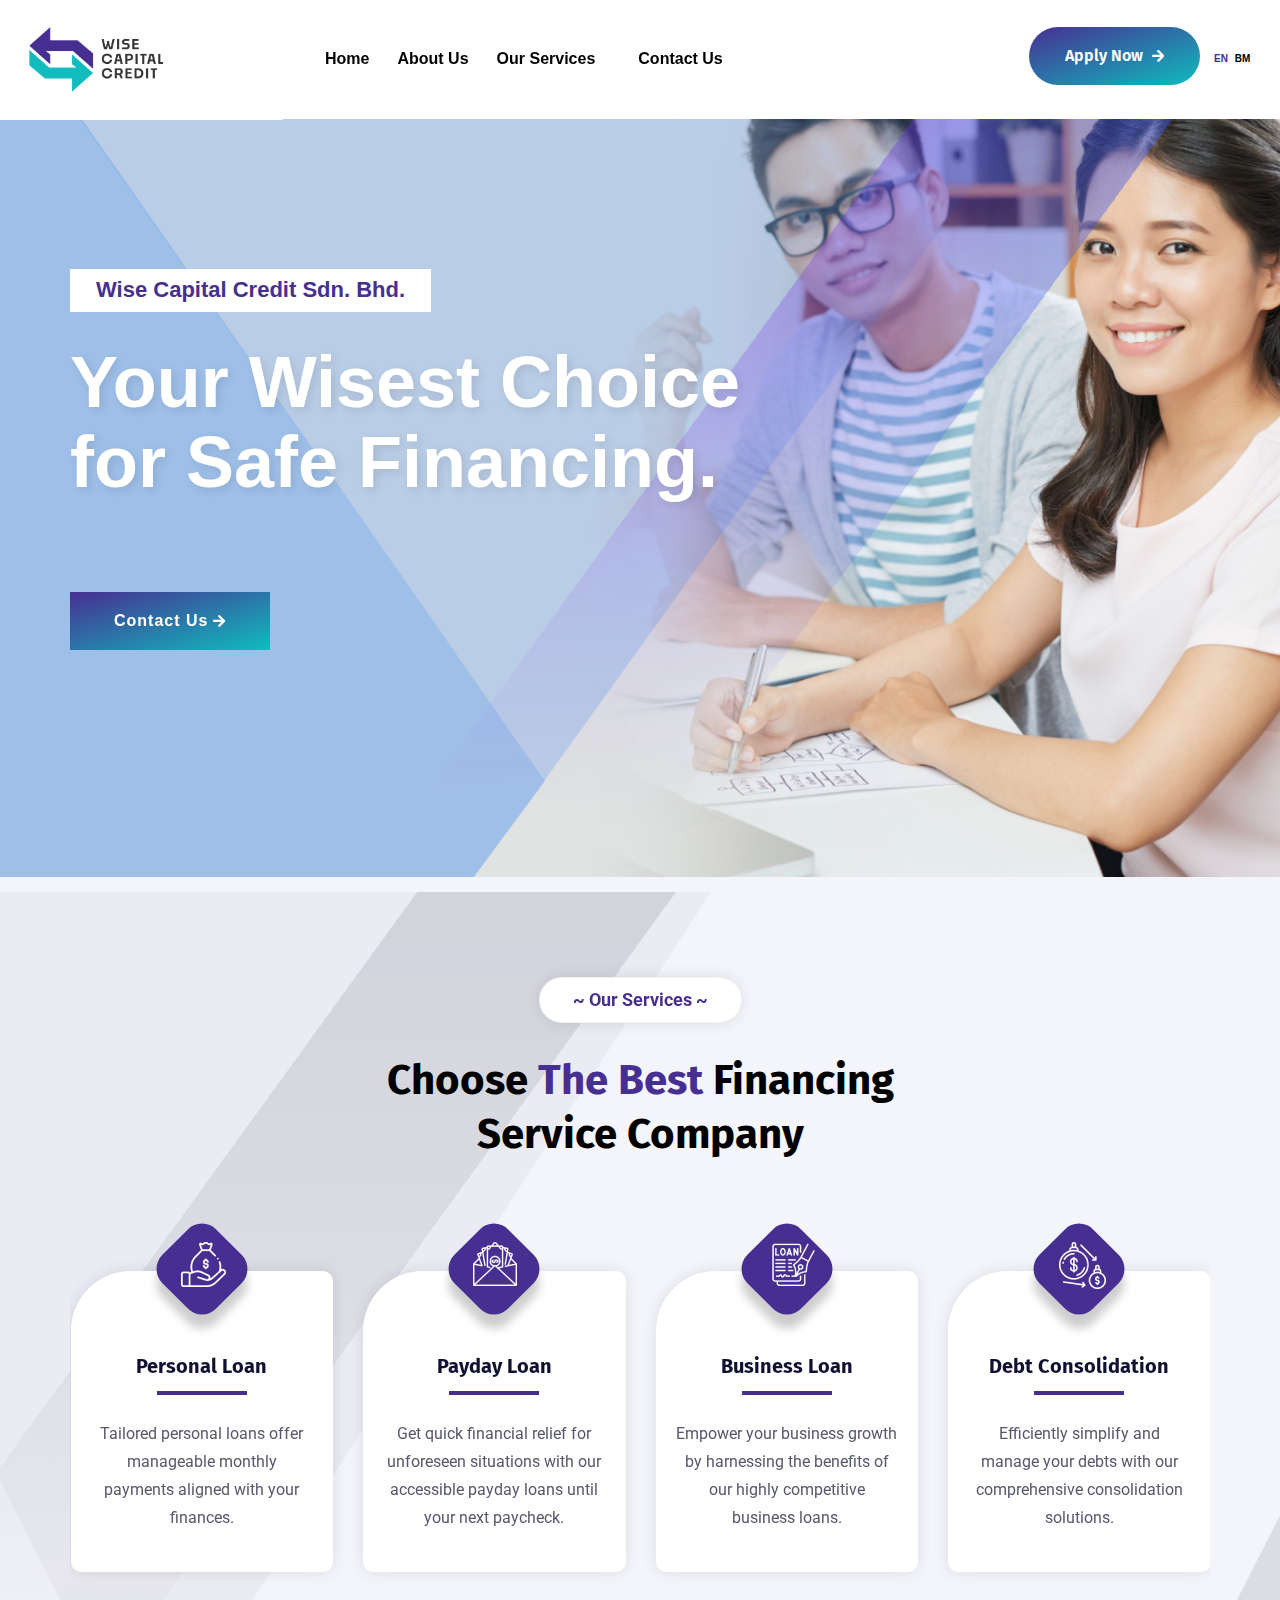
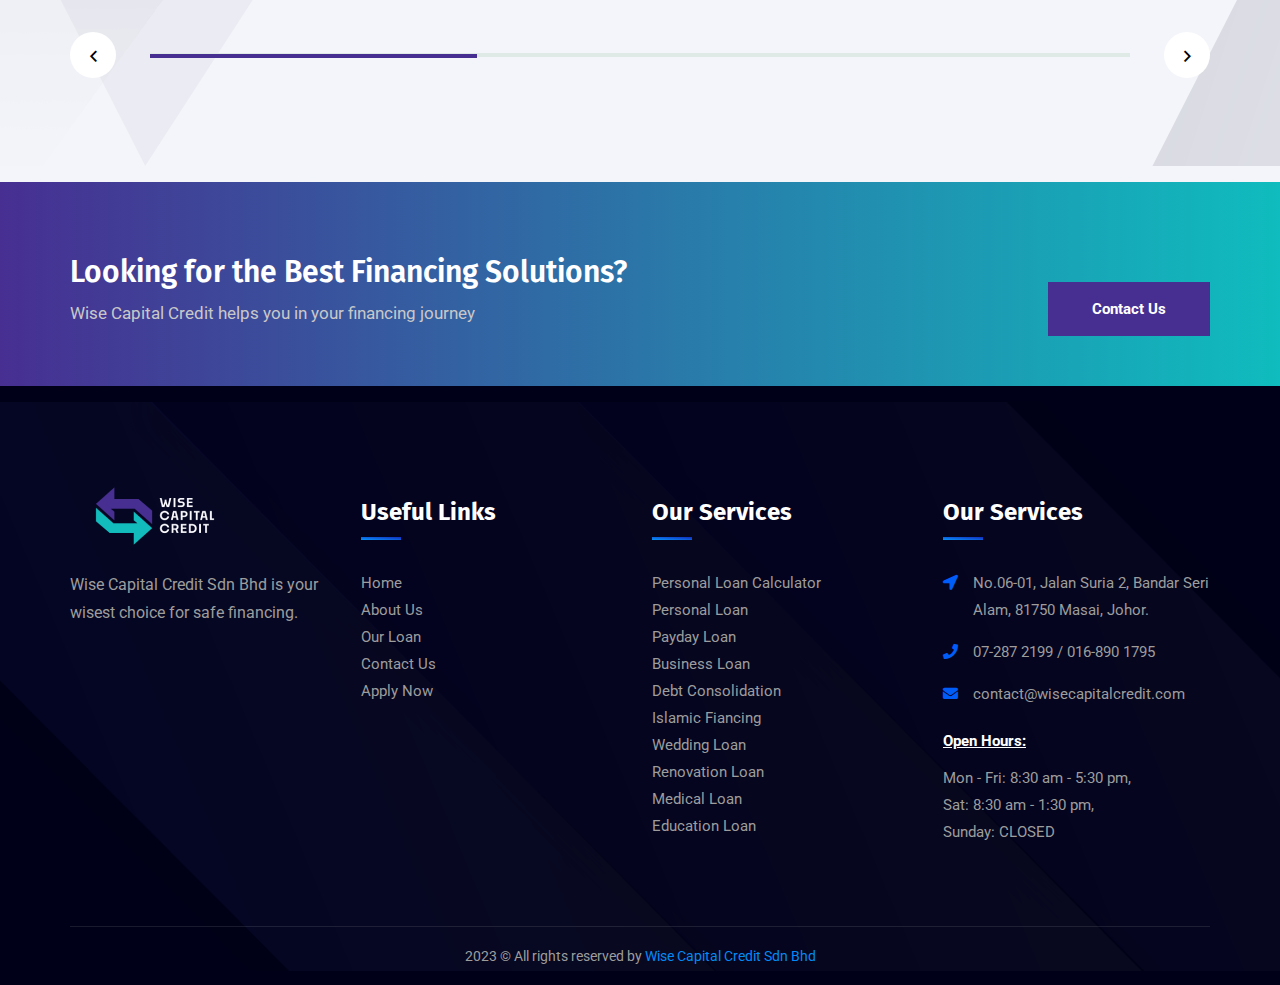
==== index.html @ 1a5c5a58 "First Commit" ====
<!DOCTYPE html>
<html>

<head>
	<meta charset="utf-8">
	<title>Homepage | Wise Capital Credit</title>
	<!-- Stylesheets -->
	<link href="css/bootstrap.css" rel="stylesheet">
	<link href="css/style.css" rel="stylesheet">
	<link href="css/responsive.css" rel="stylesheet">

	<link href="https://fonts.googleapis.com/css2?family=Roboto:wght@300;400;500;700;900&display=swap" rel="stylesheet">
	<link href="https://fonts.googleapis.com/css2?family=Fira+Sans:wght@300;400;500;600;700;800;900&display=swap"
		rel="stylesheet">

	<link href="https://fonts.googleapis.com/css2?family=Inter:wght@300;400;500;600;700;800;900&display=swap"
		rel="stylesheet">
	<link href="https://fonts.googleapis.com/css2?family=Rubik:wght@300;400;500;600;700;800;900&display=swap"
		rel="stylesheet">

	<link rel="shortcut icon" href="images/faviconWiseCapital.png" type="image/x-icon">
	<link rel="icon" href="images/faviconWiseCapital.png" type="image/x-icon">

	<!-- Responsive -->
	<meta http-equiv="X-UA-Compatible" content="IE=edge">
	<meta name="viewport" content="width=device-width, initial-scale=1.0, maximum-scale=1.0, user-scalable=0">

</head>

<body>

	<div class="page-wrapper">

		<!-- Preloader -->
		<div class="preloader"></div>
		<!-- End Preloader -->

		<!-- Main Header / Header Style Two -->
		<header class="main-header header-style-two">

			<!-- Header Upper -->
			<div class="header-upper">
				<div class="auto-container">
					<div class="inner-container d-flex">
						<!-- Logo Box -->
						<div class="logo"><a href="index.html"><img src="images/WiseCapital-logo.png" alt=""
									title=""></a></div>

						<!-- Upper Right -->
						<div class="upper-right">
							<div class="nav-outer d-flex justify-content-between align-items-center flex-wrap">

								<!-- Main Menu -->
								<nav class="main-menu show navbar-expand-md">
									<div class="navbar-header">
										<button class="navbar-toggler" type="button" data-toggle="collapse"
											data-target="#navbarSupportedContent" aria-controls="navbarSupportedContent"
											aria-expanded="false" aria-label="Toggle navigation">
											<span class="icon-bar"></span>
											<span class="icon-bar"></span>
											<span class="icon-bar"></span>
										</button>
									</div>

									<div class="navbar-collapse collapse clearfix" id="navbarSupportedContent">
										<ul class="navigation clearfix">
											<li><a href="index.html">Home</a></li>
											<li><a href="about-us.html">About Us</a></li>
											<li class="dropdown"><a href="#">Our Services</a>
												<ul>
													<li><a href="personal-loan-calculator.html">Personal Loan
															Calculator</a></li>
													<li><a href="personal-loan.html">Personal Loan</a></li>
													<li><a href="payday-loan.html">Payday Loan</a></li>
													<li><a href="business-loan.html">Business Loan</a></li>
													<li><a href="debt-consolidation.html">Debt Consolidation</a></li>
													<li><a href="islamic-financing.html">Islamic Financing</a></li>
													<li><a href="wedding-loan.html">Wedding Loan</a></li>
													<li><a href="renovation-loan.html">Renovation Loan</a></li>
													<li><a href="medical-loan.html">Medical Loan</a></li>
													<li><a href="education-loan.html">Education Loan</a></li>
												</ul>
											</li>
											<li><a href="contact-us.html">Contact Us</a></li>


										</ul>
									</div>

								</nav>
								<!-- Main Menu End-->

								<div class="outer-box d-flex align-items-center">
									<div class="button-box">
										<a class="btn-style-three theme-btn btn-item" href="apply-now.html">
											<div class="btn-wrap">
												<span class="text-one">Apply Now <i
														class="fa-solid fa-arrow-right fa-fw"></i></span>
												<span class="text-two">Apply Now<i
														class="fa-solid fa-arrow-right fa-fw"></i></span>
											</div>
										</a>
									</div>

									<!-- Langauage Switcher Toggle Starts Here-->
									<div class="language-list">
										<div class="switch">
											<input id="language-toggle" class="check-toggle check-toggle-round-flat"
												type="checkbox" data-language="en">
											<label for="language-toggle"></label>
											<span class="on">EN</span>
											<span class="off">BM</span>
										</div>
									</div>
									<!-- Langauage Switcher Toggle Ends Here-->

									<!-- Mobile Navigation Toggler -->
									<div class="mobile-nav-toggler"><span class="icon fa-solid fa-bars fa-fw"></span>
									</div>
								</div>

							</div>
						</div>

					</div>
				</div>
			</div>

			<!-- Sticky Header  -->
			<div class="sticky-header">
				<div class="auto-container">
					<div class="d-flex justify-content-between align-items-center">
						<!-- Logo -->
						<div class="logo">
							<a href="index.html" title=""><img src="images/WiseCapital-logo.png" alt="" title=""></a>
						</div>

						<!-- Right Col -->
						<div class="right-box d-flex align-items-center flex-wrap">
							<!-- Main Menu -->
							<nav class="main-menu">
								<!--Keep This Empty / Menu will come through Javascript-->
							</nav>
							<!-- Main Menu End-->

							<div class="outer-box d-flex align-items-center">
								<div class="button-box">
									<a class="btn-style-three theme-btn btn-item" href="apply-now.html">
										<div class="btn-wrap">
											<span class="text-one">Apply Now<i
													class="fa-solid fa-arrow-right fa-fw"></i></span>
											<span class="text-two">Apply Now <i
													class="fa-solid fa-arrow-right fa-fw"></i></span>
										</div>
									</a>
								</div>

								<!-- Langauage Switcher Toggle Starts Here-->
								<div class="language-list">
									<div class="switch">
										<input id="language-toggle" class="check-toggle check-toggle-round-flat"
											type="checkbox" data-language="en">
										<label for="language-toggle"></label>
										<span class="on">EN</span>
										<span class="off">BM</span>
									</div>
								</div>
								<!-- Langauage Switcher Toggle Ends Here-->

								<!-- Mobile Navigation Toggler -->
								<div class="mobile-nav-toggler"><span class="icon fa-solid fa-bars fa-fw"></span></div>
							</div>

						</div>

					</div>
				</div>
			</div>
			<!-- End Sticky Menu -->

			<!-- Mobile Menu  -->
			<div class="mobile-menu">
				<div class="menu-backdrop"></div>
				<div class="close-btn"><span class="icon flaticon-020-x-mark"></span></div>
				<nav class="menu-box">
					<div class="nav-logo"><a href="index.html"><img src="images/logo-wisecapital.png" alt=""
								title=""></a></div>
					<div class="menu-outer">
						<!--Here Menu Will Come Automatically Via Javascript / Same Menu as in Header-->

						<div class="outer-box-mobile d-flex align-items-center">
							<div class="button-box">
								<a class="btn-style-three theme-btn btn-item" href="apply-now.html">
									<div class="btn-wrap">
										<span class="text-one">Apply Now <i
												class="fa-solid fa-arrow-right fa-fw"></i></span>
										<span class="text-two">Apply Now<i
												class="fa-solid fa-arrow-right fa-fw"></i></span>
									</div>
								</a>
							</div>

							<!-- Langauage Switcher Toggle Starts Here-->
							<div class="language-list">
								<div class="switch">
									<input id="language-toggle" class="check-toggle check-toggle-round-flat"
										type="checkbox" data-language="en">
									<label for="language-toggle"></label>
									<span class="on">EN</span>
									<span class="off">BM</span>
								</div>
							</div>
							<!-- Langauage Switcher Toggle Ends Here-->
						</div>
					</div>
				</nav>
			</div>
			<!-- End Mobile Menu -->

		</header>
		<!-- End Main Header -->

		<!-- Main Slider -->
		<section class="slider-two">
			<div class="single-item-carousel owl-carousel owl-theme">

				<!-- Slide -->
				<div class="slide">
					<div class="slider-two_image-layer"
						style="background-image:url(images/main-slider/HeaderSliderOne.png)"></div>
					<div class="slider-two_pattern-layer"
						style="background-image:url(images/main-slider/pattern-1.png)"></div>
					<div class="auto-container">

						<!-- Content Column -->
						<div class="slider-two-content">
							<div class="slider-two_inner">
								<div class="slider-two_title">Wise Capital Credit Sdn. Bhd.</div>
								<h1 class="slider-two_heading">Your Wisest Choice <br> for Safe Financing.</h1>
								<div class="slider-two_text"> <br> </div>
								<!-- Button Box -->
								<div class="slider-two_button-box">
									<a class="btn-style-two theme-btn btn-item" href="contact-us.html">
										<div class="btn-wrap">
											<span class="text-one">Contact Us<i
													class="fa-solid fa-arrow-right fa-fw"></i></span>
											<span class="text-two">Contact Us <i
													class="fa-solid fa-arrow-right fa-fw"></i></span>
										</div>
									</a>
								</div>
							</div>
						</div>

					</div>
				</div>

				<!-- Slide -->
				<div class="slide">
					<div class="slider-two_image-layer"
						style="background-image:url(images/main-slider/HeaderSliderTwo.png)"></div>
					<div class="slider-two_pattern-layer"
						style="background-image:url(images/main-slider/pattern-1.png)"></div>
					<div class="auto-container">

						<!-- Content Column -->
						<div class="slider-two-content">
							<div class="slider-two_inner">
								<div class="slider-two_title">Wise Capital Credit Sdn. Bhd.</div>
								<h1 class="slider-two_heading">Shariah-compliant for <br> your financing needs.</h1>
								<div class="slider-two_text"><br></div>
								<!-- Button Box -->
								<div class="slider-two_button-box">
									<a class="btn-style-two theme-btn btn-item" href="personal-loan-calculator.html">
										<div class="btn-wrap">
											<span class="text-one">Check your eligibility <i
													class="fa-solid fa-arrow-right fa-fw"></i></span>
											<span class="text-two">Check your eligibility <i
													class="fa-solid fa-arrow-right fa-fw"></i></span>
										</div>
									</a>
								</div>
							</div>
						</div>

					</div>
				</div>

				<!-- Slide -->
				<div class="slide">
					<div class="slider-two_image-layer"
						style="background-image:url(images/main-slider/HeaderSliderThree.png)"></div>
					<div class="slider-two_pattern-layer"
						style="background-image:url(images/main-slider/pattern-1.png)"></div>
					<div class="auto-container">

						<!-- Content Column -->
						<div class="slider-two-content">
							<div class="slider-two_inner">
								<div class="slider-two_title">Wise Capital Credit Sdn. Bhd.</div>
								<h1 class="slider-two_heading">Work out your repayments <br>before anything else!</h1>
								<div class="slider-two_text"><br></div>
								<!-- Button Box -->
								<div class="slider-two_button-box">
									<a class="btn-style-two theme-btn btn-item" href="apply-now.html">
										<div class="btn-wrap">
											<span class="text-one">Apply Now <i
													class="fa-solid fa-arrow-right fa-fw"></i></span>
											<span class="text-two">Apply Now <i
													class="fa-solid fa-arrow-right fa-fw"></i></span>
										</div>
									</a>
								</div>
							</div>
						</div>

					</div>
				</div>

			</div>
		</section>
		<!-- End Main Slider -->

		<!-- Services One -->
		<section class="services-one">
			<div class="services-one_pattern-layer" style="background-image:url(images/background/pattern-14.png)">
			</div>
			<div class="auto-container">

				<!-- Sec Title -->
				<div class="sec-title_two centered">
					<div class="sec-title_two-title">~ Our Services ~</div>
					<h2 class="sec-title_two-heading">Choose <span>The Best</span> Financing <br> Service Company</h2>
				</div>

				<div class="services-one_inner-coontainer">
					<div class="four-item-carousel owl-carousel owl-theme">

						<!-- Service Block One -->
						<div class="service-block_three">
							<div class="service-block_three-inner">
								<span class="service-block_three-icon"><img src="images/icons/personal-loan-8.png"
										alt="" /></span>
								<h5 class="service-block_three-heading">Personal Loan</h5>
								<div class="service-block_three-text">Tailored personal loans offer manageable monthly
									payments aligned with your finances.</div>
								<div class="service-block_three-overlay">
									<div class="service-block_three-color-layer"></div>
									<span class="service-block_three-icon-two"><img
											src="images/icons//personal-loan-8-1.png" alt="" /></span>
									<h5 class="service-block_three-heading alternate"><a
											href="service-detail.html">Personal Loan</a></h5>
									<a class="service-block_three-learn" href="personal-loan.html">Learn More</a>
								</div>
							</div>
						</div>

						<!-- Service Block One -->
						<div class="service-block_three">
							<div class="service-block_three-inner">
								<span class="service-block_three-icon"><img src="images/icons/payday-loan-9.png"
										alt="" /></span>
								<h5 class="service-block_three-heading">Payday Loan</h5>
								<div class="service-block_three-text">Get quick financial relief for unforeseen
									situations with our accessible payday loans until your next paycheck.</div>
								<div class="service-block_three-overlay">
									<div class="service-block_three-color-layer"></div>
									<span class="service-block_three-icon-two"><img
											src="images/icons/payday-loan-9-1.png" alt="" /></span>
									<h5 class="service-block_three-heading alternate"><a
											href="service-detail.html">Payday Loan</a></h5>
									<a class="service-block_three-learn" href="payday-loan.html">Learn More</a>
								</div>
							</div>
						</div>

						<!-- Service Block One -->
						<div class="service-block_three">
							<div class="service-block_three-inner">
								<span class="service-block_three-icon"><img src="images/icons/business-loan-10.png"
										alt="" /></span>
								<h5 class="service-block_three-heading">Business Loan</h5>
								<div class="service-block_three-text">Empower your business growth by harnessing the
									benefits of our highly competitive business loans.</div>
								<div class="service-block_three-overlay">
									<div class="service-block_three-color-layer"></div>
									<span class="service-block_three-icon-two"><img
											src="images/icons/business-loan-10-1.png" alt="" /></span>
									<h5 class="service-block_three-heading alternate"><a
											href="service-detail.html">Business Loan</a></h5>
									<a class="service-block_three-learn" href="business-loan.html">Learn More</a>
								</div>
							</div>
						</div>


						<!-- Service Block One -->
						<div class="service-block_three">
							<div class="service-block_three-inner">
								<span class="service-block_three-icon"><img src="images/icons/debt-consolidation-11.png"
										alt="" /></span>
								<h5 class="service-block_three-heading">Debt Consolidation</h5>
								<div class="service-block_three-text">Efficiently simplify and manage your debts with
									our comprehensive consolidation solutions.</div>
								<div class="service-block_three-overlay">
									<div class="service-block_three-color-layer"></div>
									<span class="service-block_three-icon-two"><img
											src="images/icons/debt-consolidation-11-1.png" alt="" /></span>
									<h5 class="service-block_three-heading alternate"><a href="service-detail.html">Debt
											Consolidation</a></h5>
									<a class="service-block_three-learn" href="debt-consolidation.html">Learn More</a>
								</div>
							</div>
						</div>

						<!-- Service Block One -->
						<div class="service-block_three">
							<div class="service-block_three-inner">
								<span class="service-block_three-icon"><img src="images/icons/islamic-financing-12.png"
										alt="" /></span>
								<h5 class="service-block_three-heading">Islamic Financing</h5>
								<div class="service-block_three-text">Immerse in the experience of ethical and
									completely interest-free tailored to your unique financial needs.</div>
								<div class="service-block_three-overlay">
									<div class="service-block_three-color-layer"></div>
									<span class="service-block_three-icon-two"><img
											src="images/icons/islamic-financing-12-1.png" alt="" /></span>
									<h5 class="service-block_three-heading alternate"><a
											href="service-detail.html">Islamic Financing</a></h5>
									<a class="service-block_three-learn" href="islamic-financing.html">Learn More</a>
								</div>
							</div>
						</div>

						<!-- Service Block One -->
						<div class="service-block_three">
							<div class="service-block_three-inner">
								<span class="service-block_three-icon"><img src="images/icons/service-9.png"
										alt="" /></span>
								<h5 class="service-block_three-heading">Wedding Loan</h5>
								<div class="service-block_three-text">Transform your envisioned wedding into reality
									through our tailored and specialized wedding loans.</div>
								<div class="service-block_three-overlay">
									<div class="service-block_three-color-layer"></div>
									<span class="service-block_three-icon-two"><img src="images/icons/service-9-1.png"
											alt="" /></span>
									<h5 class="service-block_three-heading alternate"><a
											href="service-detail.html">Wedding Loan</a></h5>
									<a class="service-block_three-learn" href="wedding-loan.html">Learn More</a>
								</div>
							</div>
						</div>

						<!-- Service Block One -->
						<div class="service-block_three">
							<div class="service-block_three-inner">
								<span class="service-block_three-icon"><img src="images/icons/renovation-loan-13.png"
										alt="" /></span>
								<h5 class="service-block_three-heading">Renovation Loan</h5>
								<div class="service-block_three-text">Elevate your living space with our renovation
									loans, expertly tailored to turn your vision into reality.</div>
								<div class="service-block_three-overlay">
									<div class="service-block_three-color-layer"></div>
									<span class="service-block_three-icon-two"><img
											src="images/icons/renovation-loan-13-1.png" alt="" /></span>
									<h5 class="service-block_three-heading alternate"><a
											href="service-detail.html">Renovation Loan</a></h5>
									<a class="service-block_three-learn" href="renovation-loan.html">Learn More</a>
								</div>
							</div>
						</div>

						<!-- Service Block One -->
						<div class="service-block_three">
							<div class="service-block_three-inner">
								<span class="service-block_three-icon"><img src="images/icons/medical-loan-14.png"
										alt="" /></span>
								<h5 class="service-block_three-heading">Medical Loan</h5>
								<div class="service-block_three-text">Secure the necessary medical care without
									financial worry through our purpose-built medical loans.</div>
								<div class="service-block_three-overlay">
									<div class="service-block_three-color-layer"></div>
									<span class="service-block_three-icon-two"><img
											src="images/icons/medical-loan-14-1.png" alt="" /></span>
									<h5 class="service-block_three-heading alternate"><a
											href="service-detail.html">Medical Loan</a></h5>
									<a class="service-block_three-learn" href="medical-loan.html">Learn More</a>
								</div>
							</div>
						</div>

						<!-- Service Block One -->
						<div class="service-block_three">
							<div class="service-block_three-inner">
								<span class="service-block_three-icon"><img src="images/icons/education-loan-15.png"
										alt="" /></span>
								<h5 class="service-block_three-heading">Education Loan</h5>
								<div class="service-block_three-text">Invest in knowledge and future prospects with our
									education loans, paving the way for your success.</div>
								<div class="service-block_three-overlay">
									<div class="service-block_three-color-layer"></div>
									<span class="service-block_three-icon-two"><img
											src="images/icons/education-loan-15-1.png" alt="" /></span>
									<h5 class="service-block_three-heading alternate"><a
											href="service-detail.html">Education Loan</a></h5>
									<a class="service-block_three-learn" href="education-loan.html">Learn More</a>
								</div>
							</div>
						</div>
					</div>
				</div>
			</div>
		</section>
		<!-- End Services One -->

		<!-- CTA One -->
		<section class="cta-one">
			<div class="auto-container">
				<div class="d-flex justify-content-between align-items-center flex-wrap">
					<div class="left-box">
						<h3 class="cta-one_heading">Looking for the Best Financing Solutions?</h3>
						<div class="cta-one_text">Wise Capital Credit helps you in your financing journey</div>
					</div>
					<div class="right-box">
						<a class="cta-one_btn theme-btn" href="contact-us.html">Contact Us</a>
					</div>
				</div>
			</div>
		</section>
		<!-- End CTA One -->

		<!-- Footer -->
		<footer class="main-footer" style="background-image:url(images/background/pattern-11.png)">
			<div class="auto-container">
				<!-- Widgets Section -->
				<div class="widgets-section">
					<div class="row clearfix">

						<!-- Big Column -->
						<div class="big-column col-lg-6 col-md-12 col-sm-12">
							<div class="row clearfix">

								<!-- Footer Column -->
								<div class="footer-column col-lg-6 col-md-6 col-sm-12">
									<div class="footer-widget logo-widget">
										<div class="logo">
											<a href="index.html"><img src="images/footer-logo-wise-capital.png"
													alt="" /></a>
										</div>
										<div class="text">Wise Capital Credit Sdn Bhd is your wisest choice for safe
											financing.</div>

										<!-- Social Box -->
										<!-- <ul class="social-box">
											<li><a href="https://www.twitter.com/"
													class="fa-brands fa-facebook-f fa-fw"></a></li>
											<li><a href="https://www.facebook.com/"
													class="fa-brands fa-twitter fa-fw"></a></li>
											<li><a href="https://dribbble.com/" class="fa-solid fa-dribbble fa-fw"></a>
											</li>
											<li><a href="https://behance.com/" class="fa-solid fa-behance fa-fw"></a>
											</li>
										</ul> -->
										<!-- End Social Box -->
									</div>
								</div>

								<!-- Footer Column -->
								<div class="footer-column col-lg-6 col-md-6 col-sm-12">
									<div class="footer-widget newsletter-widget">
										<h4>Useful Links</h4>
										<ul class="contact-list">
											<li><a href="index.html">Home</a></li>
											<li><a href="about-us.html">About Us</a></li>
											<li><a href="personal-loan.html">Our Loan</a></li>
											<li><a href="contact-us.html">Contact Us</a></li>
											<li><a href="apply-now.html">Apply Now</a></li>
										</ul>
									</div>
								</div>

							</div>
						</div>

						<!-- Big Column -->
						<div class="big-column col-lg-6 col-md-12 col-sm-12">
							<div class="row clearfix">

								<!-- Footer Column -->
								<div class="footer-column col-lg-6 col-md-6 col-sm-12">
									<div class="footer-widget newsletter-widget">
										<h4>Our Services</h4>
										<ul class="contact-list">
											<li><a href="personal-loan-calculator.html">Personal Loan Calculator</a>
											</li>
											<li><a href="personal-loan.html">Personal Loan</a></li>
											<li><a href="payday-loan.html">Payday Loan</a></li>
											<li><a href="business-loan.html">Business Loan</a></li>
											<li><a href="debt-consolidation.html">Debt Consolidation</a></li>
											<li><a href="islamic-financing.html">Islamic Fiancing</a></li>
											<li><a href="wedding-loan.html">Wedding Loan</a></li>
											<li><a href="renovation-loan.html">Renovation Loan</a></li>
											<li><a href="medical-loan.html">Medical Loan</a></li>
											<li><a href="education-loan.html">Education Loan</a></li>
										</ul>
									</div>
								</div>

								<!-- Footer Column -->
								<div class="footer-column col-lg-6 col-md-6 col-sm-12">
									<div class="footer-widget contact-widget">
										<h4>Our Services</h4>
										<ul class="contact-list">
											<li><span class="icon fa fa-location-arrow"></span> <a
													href="https://goo.gl/maps/5eiQBrqhAkoEsVRk7">No.06-01, Jalan Suria
													2, Bandar Seri Alam, 81750 Masai, Johor.</a>
											</li>
											<li><span class="icon fa fa-phone"></span> <a href="tel:07-2872199">07-287
													2199 /</a> <a
													href="https://api.whatsapp.com/send?phone=60168901795">016-890
													1795</a></li>
											<li><span class="icon fa fa-envelope"></span> <a
													href="mailto:contact@wisecapitalcredit.com">contact@wisecapitalcredit.com</a>
											</li>
										</ul>
										<div class="timing">
											<strong>Open Hours: </strong>
											Mon - Fri: 8:30 am - 5:30 pm, <br> Sat: 8:30 am - 1:30 pm,<br>Sunday: CLOSED
										</div>
									</div>
								</div>

							</div>
						</div>

					</div>
				</div>

				<div class="footer-bottom">
					<div class="copyright">2023 &copy; All rights reserved by <a href="#">Wise Capital Credit Sdn
							Bhd</a></div>
				</div>

			</div>
		</footer>
		<!-- Footer -->

	</div>
	<!-- End PageWrapper -->

	<!-- Scroll To Top -->
	<div class="scroll-to-top scroll-to-target" data-target="html"><span class="fa fa-angle-double-up"></span></div>

	<script src="js/jquery.js"></script>
	<script src="js/appear.js"></script>
	<script src="js/owl.js"></script>
	<script src="js/wow.js"></script>
	<script src="js/odometer.js"></script>
	<script src="js/mixitup.js"></script>
	<script src="js/popper.min.js"></script>
	<script src="js/parallax-scroll.js"></script>
	<script src="js/parallax.min.js"></script>
	<script src="js/bootstrap.min.js"></script>
	<script src="js/tilt.jquery.min.js"></script>
	<script src="js/magnific-popup.min.js"></script>

	<script src="js/script.js"></script>

	<!--[if lt IE 9]><script src="https://cdnjs.cloudflare.com/ajax/libs/html5shiv/3.7.3/html5shiv.js"></script><![endif]-->
	<!--[if lt IE 9]><script src="js/respond.js"></script><![endif]-->

</body>

</html>
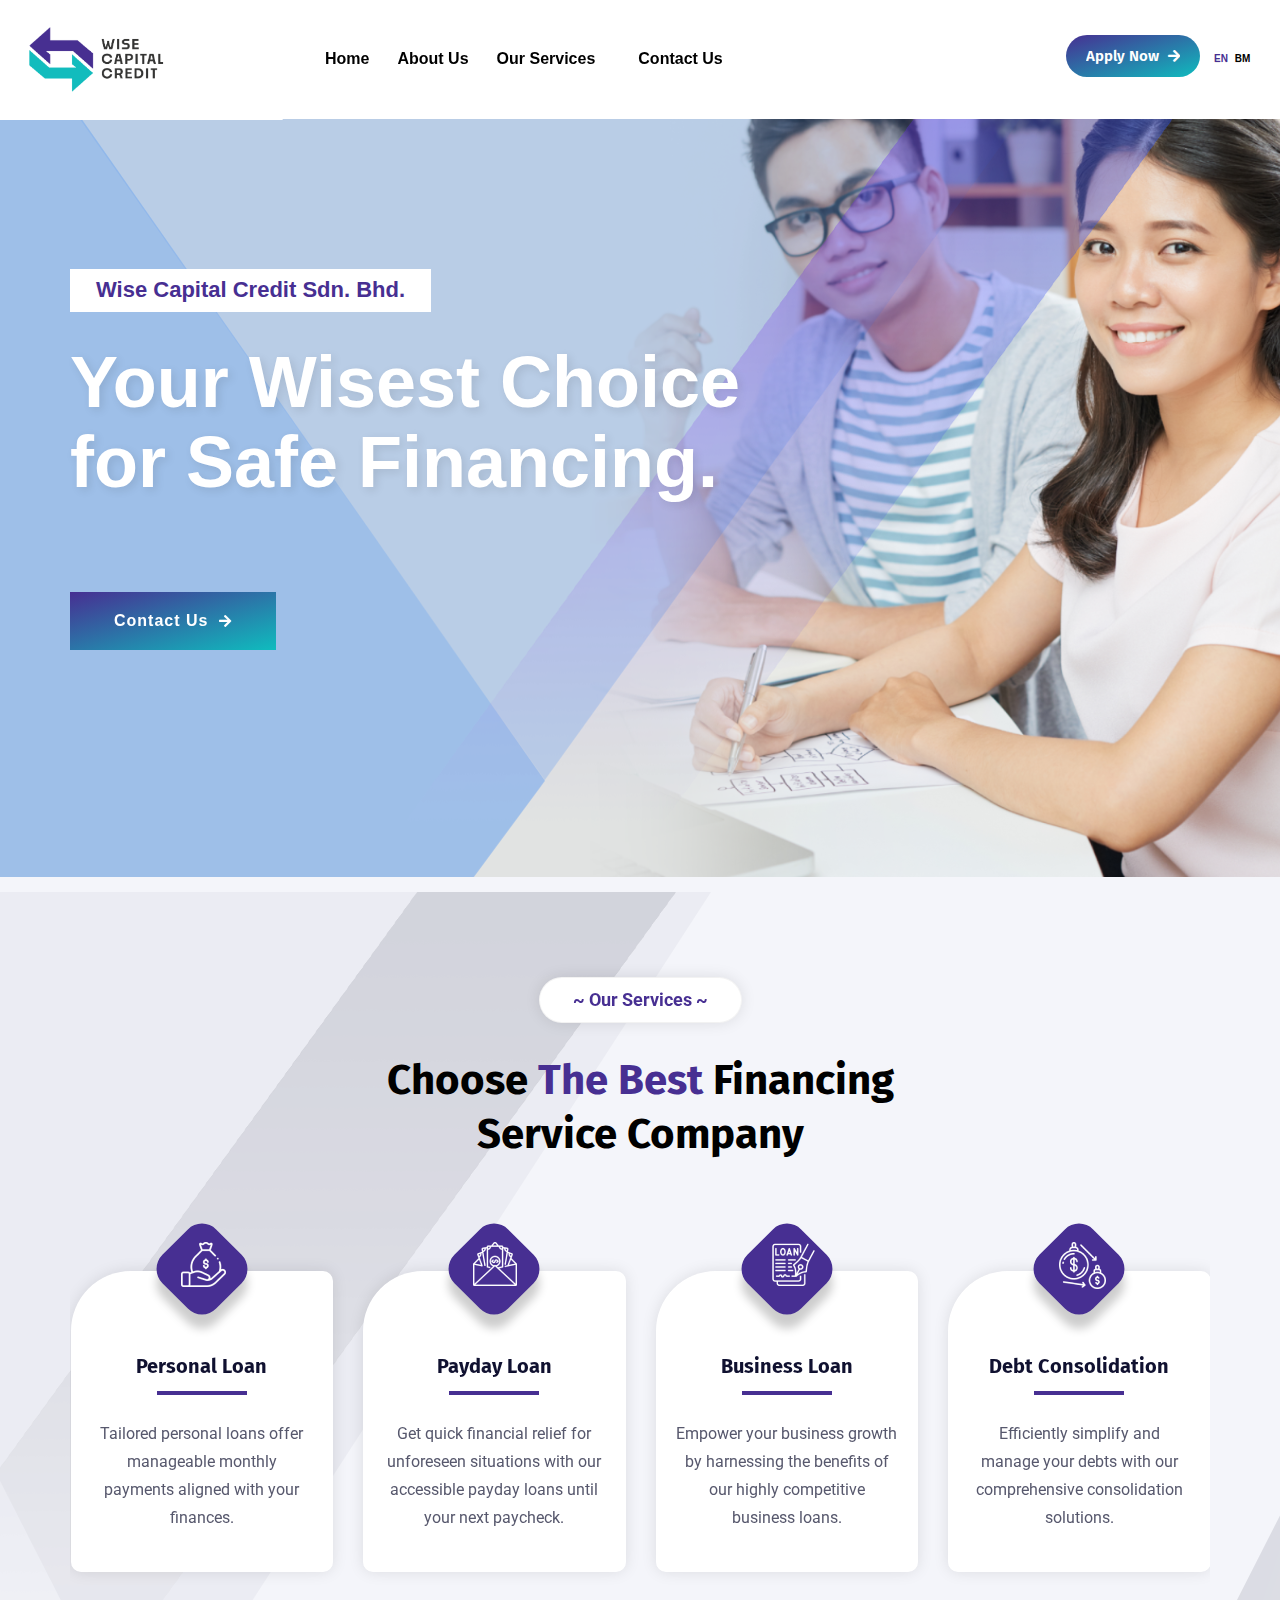
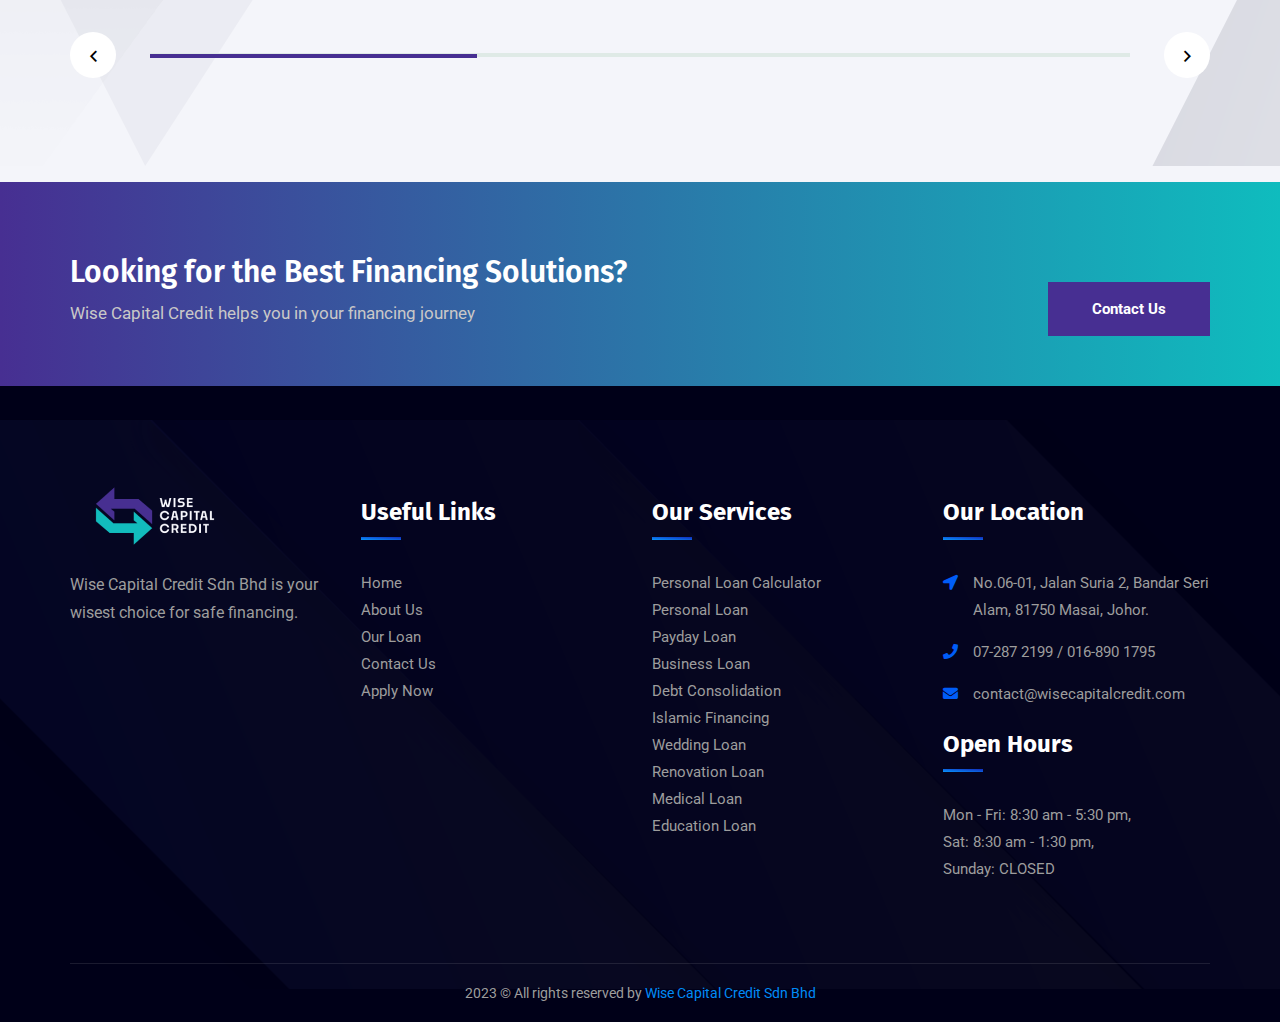
==== commit 1d364a99: "Add Bm version and Form Function" ====
--- a/index.html
+++ b/index.html
@@ -64,26 +64,34 @@
 
 									<div class="navbar-collapse collapse clearfix" id="navbarSupportedContent">
 										<ul class="navigation clearfix">
-											<li><a href="index.html">Home</a></li>
-											<li><a href="about-us.html">About Us</a></li>
-											<li class="dropdown"><a href="#">Our Services</a>
+											<li><a href="index.html" id="navHome">Home</a></li>
+											<li><a href="about-us.html" id="navAboutUs">About Us</a></li>
+											<li class="dropdown"><a href="#" id="navOurServices">Our Services</a>
 												<ul>
-													<li><a href="personal-loan-calculator.html">Personal Loan
+													<li><a href="personal-loan-calculator.html"
+															id="navPersonalLoanCalculator">Personal Loan
 															Calculator</a></li>
-													<li><a href="personal-loan.html">Personal Loan</a></li>
-													<li><a href="payday-loan.html">Payday Loan</a></li>
-													<li><a href="business-loan.html">Business Loan</a></li>
-													<li><a href="debt-consolidation.html">Debt Consolidation</a></li>
-													<li><a href="islamic-financing.html">Islamic Financing</a></li>
-													<li><a href="wedding-loan.html">Wedding Loan</a></li>
-													<li><a href="renovation-loan.html">Renovation Loan</a></li>
-													<li><a href="medical-loan.html">Medical Loan</a></li>
-													<li><a href="education-loan.html">Education Loan</a></li>
+													<li><a href="personal-loan.html" id="navPersonalLoan">Personal
+															Loan</a></li>
+													<li><a href="payday-loan.html" id="navPaydayLoan">Payday Loan</a>
+													</li>
+													<li><a href="business-loan.html" id="navBusinessLoan">Business
+															Loan</a></li>
+													<li><a href="debt-consolidation.html" id="navDebtConsolidation">Debt
+															Consolidation</a></li>
+													<li><a href="islamic-financing.html"
+															id="navIslamicFinancing">Islamic Financing</a></li>
+													<li><a href="wedding-loan.html" id="navWeddingLoan">Wedding Loan</a>
+													</li>
+													<li><a href="renovation-loan.html" id="navRenovationLoan">Renovation
+															Loan</a></li>
+													<li><a href="medical-loan.html" id="navMedicalLoan">Medical Loan</a>
+													</li>
+													<li><a href="education-loan.html" id="navEducationLoan">Education
+															Loan</a></li>
 												</ul>
 											</li>
-											<li><a href="contact-us.html">Contact Us</a></li>
-
-
+											<li><a href="contact-us.html" id="navContactUs">Contact Us</a></li>
 										</ul>
 									</div>
 
@@ -94,9 +102,9 @@
 									<div class="button-box">
 										<a class="btn-style-three theme-btn btn-item" href="apply-now.html">
 											<div class="btn-wrap">
-												<span class="text-one">Apply Now <i
+												<span class="text-one" id="navApplyNowOne">Apply Now <i
 														class="fa-solid fa-arrow-right fa-fw"></i></span>
-												<span class="text-two">Apply Now<i
+												<span class="text-two" id="navApplyNowTwo">Apply Now<i
 														class="fa-solid fa-arrow-right fa-fw"></i></span>
 											</div>
 										</a>
@@ -138,8 +146,7 @@
 						<!-- Right Col -->
 						<div class="right-box d-flex align-items-center flex-wrap">
 							<!-- Main Menu -->
-							<nav class="main-menu">
-								<!--Keep This Empty / Menu will come through Javascript-->
+							<nav class="main-menu navbar-expand-md">
 							</nav>
 							<!-- Main Menu End-->
 
@@ -147,9 +154,9 @@
 								<div class="button-box">
 									<a class="btn-style-three theme-btn btn-item" href="apply-now.html">
 										<div class="btn-wrap">
-											<span class="text-one">Apply Now<i
-													class="fa-solid fa-arrow-right fa-fw"></i></span>
-											<span class="text-two">Apply Now <i
+											<span class="text-one" id="stickyHeaderApplyNowOne">Apply Now<i
+													class="fa-solid fa-arrow-right fa-fw"></i></span>
+											<span class="text-two" id="stickyHeaderAppyNowTwo">Apply Now <i
 													class="fa-solid fa-arrow-right fa-fw"></i></span>
 										</div>
 									</a>
@@ -192,9 +199,9 @@
 							<div class="button-box">
 								<a class="btn-style-three theme-btn btn-item" href="apply-now.html">
 									<div class="btn-wrap">
-										<span class="text-one">Apply Now <i
+										<span class="text-one" id="mobileMenuApplyNowOne">Apply Now <i
 												class="fa-solid fa-arrow-right fa-fw"></i></span>
-										<span class="text-two">Apply Now<i
+										<span class="text-two" id="mobileMenuApplyNowTwo">Apply Now<i
 												class="fa-solid fa-arrow-right fa-fw"></i></span>
 									</div>
 								</a>
@@ -216,7 +223,6 @@
 				</nav>
 			</div>
 			<!-- End Mobile Menu -->
-
 		</header>
 		<!-- End Main Header -->
 
@@ -236,15 +242,16 @@
 						<div class="slider-two-content">
 							<div class="slider-two_inner">
 								<div class="slider-two_title">Wise Capital Credit Sdn. Bhd.</div>
-								<h1 class="slider-two_heading">Your Wisest Choice <br> for Safe Financing.</h1>
+								<h1 class="slider-two_heading" id="yourWisestChoice">Your Wisest Choice <br> for Safe
+									Financing.</h1>
 								<div class="slider-two_text"> <br> </div>
 								<!-- Button Box -->
 								<div class="slider-two_button-box">
 									<a class="btn-style-two theme-btn btn-item" href="contact-us.html">
 										<div class="btn-wrap">
-											<span class="text-one">Contact Us<i
-													class="fa-solid fa-arrow-right fa-fw"></i></span>
-											<span class="text-two">Contact Us <i
+											<span class="text-one" id="slideContactUsOne">Contact Us<i
+													class="fa-solid fa-arrow-right fa-fw"></i></span>
+											<span class="text-two" id="slideContactUsTwo">Contact Us <i
 													class="fa-solid fa-arrow-right fa-fw"></i></span>
 										</div>
 									</a>
@@ -267,15 +274,15 @@
 						<div class="slider-two-content">
 							<div class="slider-two_inner">
 								<div class="slider-two_title">Wise Capital Credit Sdn. Bhd.</div>
-								<h1 class="slider-two_heading">Shariah-compliant for <br> your financing needs.</h1>
-								<div class="slider-two_text"><br></div>
+								<h1 class="slider-two_heading" id="shariahCompliant">Shariah-compliant for <br> your financing needs.</h1>
+								<div class="slider-two_text"> <br> </div>
 								<!-- Button Box -->
 								<div class="slider-two_button-box">
 									<a class="btn-style-two theme-btn btn-item" href="personal-loan-calculator.html">
 										<div class="btn-wrap">
-											<span class="text-one">Check your eligibility <i
-													class="fa-solid fa-arrow-right fa-fw"></i></span>
-											<span class="text-two">Check your eligibility <i
+											<span class="text-one" id="checkYourEligibilityOne">Check your eligibility <i
+													class="fa-solid fa-arrow-right fa-fw"></i></span>
+											<span class="text-two" id="checkYourEligibilityTwo">Check your eligibility  <i
 													class="fa-solid fa-arrow-right fa-fw"></i></span>
 										</div>
 									</a>
@@ -298,15 +305,15 @@
 						<div class="slider-two-content">
 							<div class="slider-two_inner">
 								<div class="slider-two_title">Wise Capital Credit Sdn. Bhd.</div>
-								<h1 class="slider-two_heading">Work out your repayments <br>before anything else!</h1>
-								<div class="slider-two_text"><br></div>
+								<h1 class="slider-two_heading" id="workOutYourRepayments"> Work out your repayments <br>before anything else!</h1>
+								<div class="slider-two_text"> <br> </div>
 								<!-- Button Box -->
 								<div class="slider-two_button-box">
 									<a class="btn-style-two theme-btn btn-item" href="apply-now.html">
 										<div class="btn-wrap">
-											<span class="text-one">Apply Now <i
-													class="fa-solid fa-arrow-right fa-fw"></i></span>
-											<span class="text-two">Apply Now <i
+											<span class="text-one" id="applyNowOne">Apply Now<i
+													class="fa-solid fa-arrow-right fa-fw"></i></span>
+											<span class="text-two" id="applyNowTwo">Apply Now<i
 													class="fa-solid fa-arrow-right fa-fw"></i></span>
 										</div>
 									</a>
@@ -316,7 +323,6 @@
 
 					</div>
 				</div>
-
 			</div>
 		</section>
 		<!-- End Main Slider -->
@@ -329,8 +335,8 @@
 
 				<!-- Sec Title -->
 				<div class="sec-title_two centered">
-					<div class="sec-title_two-title">~ Our Services ~</div>
-					<h2 class="sec-title_two-heading">Choose <span>The Best</span> Financing <br> Service Company</h2>
+					<div class="sec-title_two-title" id="ourServices">~ Our Services ~</div>
+					<h2 class="sec-title_two-heading" id="chooseTheBest">Choose <span>The Best</span> Financing <br> Service Company</h2>
 				</div>
 
 				<div class="services-one_inner-coontainer">
@@ -341,16 +347,16 @@
 							<div class="service-block_three-inner">
 								<span class="service-block_three-icon"><img src="images/icons/personal-loan-8.png"
 										alt="" /></span>
-								<h5 class="service-block_three-heading">Personal Loan</h5>
-								<div class="service-block_three-text">Tailored personal loans offer manageable monthly
+								<h5 class="service-block_three-heading" id="personalLoanServicesOne">Personal Loan</h5>
+								<div class="service-block_three-text" id="personalLoanServicesExplain">Tailored personal loans offer manageable monthly
 									payments aligned with your finances.</div>
 								<div class="service-block_three-overlay">
 									<div class="service-block_three-color-layer"></div>
 									<span class="service-block_three-icon-two"><img
 											src="images/icons//personal-loan-8-1.png" alt="" /></span>
 									<h5 class="service-block_three-heading alternate"><a
-											href="service-detail.html">Personal Loan</a></h5>
-									<a class="service-block_three-learn" href="personal-loan.html">Learn More</a>
+											href="service-detail.html" id="personalLoanServicesTwo">Personal Loan</a></h5>
+									<a class="service-block_three-learn" href="personal-loan.html" id="personalLoanLearnMore">Learn More</a>
 								</div>
 							</div>
 						</div>
@@ -360,16 +366,16 @@
 							<div class="service-block_three-inner">
 								<span class="service-block_three-icon"><img src="images/icons/payday-loan-9.png"
 										alt="" /></span>
-								<h5 class="service-block_three-heading">Payday Loan</h5>
-								<div class="service-block_three-text">Get quick financial relief for unforeseen
+								<h5 class="service-block_three-heading" id="paydayLoanServicesOne">Payday Loan</h5>
+								<div class="service-block_three-text" id="paydayLoanServicesExplain">Get quick financial relief for unforeseen
 									situations with our accessible payday loans until your next paycheck.</div>
 								<div class="service-block_three-overlay">
 									<div class="service-block_three-color-layer"></div>
 									<span class="service-block_three-icon-two"><img
 											src="images/icons/payday-loan-9-1.png" alt="" /></span>
 									<h5 class="service-block_three-heading alternate"><a
-											href="service-detail.html">Payday Loan</a></h5>
-									<a class="service-block_three-learn" href="payday-loan.html">Learn More</a>
+											href="service-detail.html" id="paydayLoanServicesTwo">Payday Loan</a></h5>
+									<a class="service-block_three-learn" href="payday-loan.html" id="paydayLoanServicesLearnMore">Learn More</a>
 								</div>
 							</div>
 						</div>
@@ -379,16 +385,16 @@
 							<div class="service-block_three-inner">
 								<span class="service-block_three-icon"><img src="images/icons/business-loan-10.png"
 										alt="" /></span>
-								<h5 class="service-block_three-heading">Business Loan</h5>
-								<div class="service-block_three-text">Empower your business growth by harnessing the
+								<h5 class="service-block_three-heading" id="businessLoanServicesOne">Business Loan</h5>
+								<div class="service-block_three-text" id="businessLoanServicesExplain">Empower your business growth by harnessing the
 									benefits of our highly competitive business loans.</div>
 								<div class="service-block_three-overlay">
 									<div class="service-block_three-color-layer"></div>
 									<span class="service-block_three-icon-two"><img
 											src="images/icons/business-loan-10-1.png" alt="" /></span>
 									<h5 class="service-block_three-heading alternate"><a
-											href="service-detail.html">Business Loan</a></h5>
-									<a class="service-block_three-learn" href="business-loan.html">Learn More</a>
+											href="service-detail.html" id="businessLoanServicesTwo">Business Loan</a></h5>
+									<a class="service-block_three-learn" href="business-loan.html" id="businessLoanLearnMore">Learn More</a>
 								</div>
 							</div>
 						</div>
@@ -399,16 +405,16 @@
 							<div class="service-block_three-inner">
 								<span class="service-block_three-icon"><img src="images/icons/debt-consolidation-11.png"
 										alt="" /></span>
-								<h5 class="service-block_three-heading">Debt Consolidation</h5>
-								<div class="service-block_three-text">Efficiently simplify and manage your debts with
+								<h5 class="service-block_three-heading" id="DebtConsolidationServicesOne">Debt Consolidation</h5>
+								<div class="service-block_three-text" id="DebtConsolidationServicesExplain">Efficiently simplify and manage your debts with
 									our comprehensive consolidation solutions.</div>
 								<div class="service-block_three-overlay">
 									<div class="service-block_three-color-layer"></div>
 									<span class="service-block_three-icon-two"><img
 											src="images/icons/debt-consolidation-11-1.png" alt="" /></span>
-									<h5 class="service-block_three-heading alternate"><a href="service-detail.html">Debt
+									<h5 class="service-block_three-heading alternate"><a href="service-detail.html" id="DebtConsolidationServicesTwo">Debt
 											Consolidation</a></h5>
-									<a class="service-block_three-learn" href="debt-consolidation.html">Learn More</a>
+									<a class="service-block_three-learn" href="debt-consolidation.html" id="DebtConsolidationLearnMore">Learn More</a>
 								</div>
 							</div>
 						</div>
@@ -418,16 +424,16 @@
 							<div class="service-block_three-inner">
 								<span class="service-block_three-icon"><img src="images/icons/islamic-financing-12.png"
 										alt="" /></span>
-								<h5 class="service-block_three-heading">Islamic Financing</h5>
-								<div class="service-block_three-text">Immerse in the experience of ethical and
+								<h5 class="service-block_three-heading" id="IslamicFinancingServicesOne">Islamic Financing</h5>
+								<div class="service-block_three-text" id="IslamicFinancingServicesDes">Immerse in the experience of ethical and
 									completely interest-free tailored to your unique financial needs.</div>
 								<div class="service-block_three-overlay">
 									<div class="service-block_three-color-layer"></div>
 									<span class="service-block_three-icon-two"><img
 											src="images/icons/islamic-financing-12-1.png" alt="" /></span>
 									<h5 class="service-block_three-heading alternate"><a
-											href="service-detail.html">Islamic Financing</a></h5>
-									<a class="service-block_three-learn" href="islamic-financing.html">Learn More</a>
+											href="service-detail.html" id="IslamicFinancingServicesTwo">Islamic Financing</a></h5>
+									<a class="service-block_three-learn" href="islamic-financing.html" id="IslamicFinancingLearnMore">Learn More</a>
 								</div>
 							</div>
 						</div>
@@ -437,16 +443,16 @@
 							<div class="service-block_three-inner">
 								<span class="service-block_three-icon"><img src="images/icons/service-9.png"
 										alt="" /></span>
-								<h5 class="service-block_three-heading">Wedding Loan</h5>
-								<div class="service-block_three-text">Transform your envisioned wedding into reality
+								<h5 class="service-block_three-heading" id="WeddingLoanServicesOne">Wedding Loan</h5>
+								<div class="service-block_three-text" id="WeddingLoanServicesDes">Transform your envisioned wedding into reality
 									through our tailored and specialized wedding loans.</div>
 								<div class="service-block_three-overlay">
 									<div class="service-block_three-color-layer"></div>
 									<span class="service-block_three-icon-two"><img src="images/icons/service-9-1.png"
 											alt="" /></span>
 									<h5 class="service-block_three-heading alternate"><a
-											href="service-detail.html">Wedding Loan</a></h5>
-									<a class="service-block_three-learn" href="wedding-loan.html">Learn More</a>
+											href="service-detail.html" id="WeddingLoanServicesTwo">Wedding Loan</a></h5>
+									<a class="service-block_three-learn" href="wedding-loan.html" id="WeddingLoanLearnMore">Learn More</a>
 								</div>
 							</div>
 						</div>
@@ -456,16 +462,16 @@
 							<div class="service-block_three-inner">
 								<span class="service-block_three-icon"><img src="images/icons/renovation-loan-13.png"
 										alt="" /></span>
-								<h5 class="service-block_three-heading">Renovation Loan</h5>
-								<div class="service-block_three-text">Elevate your living space with our renovation
+								<h5 class="service-block_three-heading" id="renovationLoanServicesOne">Renovation Loan</h5>
+								<div class="service-block_three-text" id="renovationLoanServicesDes">Elevate your living space with our renovation
 									loans, expertly tailored to turn your vision into reality.</div>
 								<div class="service-block_three-overlay">
 									<div class="service-block_three-color-layer"></div>
 									<span class="service-block_three-icon-two"><img
 											src="images/icons/renovation-loan-13-1.png" alt="" /></span>
 									<h5 class="service-block_three-heading alternate"><a
-											href="service-detail.html">Renovation Loan</a></h5>
-									<a class="service-block_three-learn" href="renovation-loan.html">Learn More</a>
+											href="service-detail.html" id="renovationLoanServicesTwo">Renovation Loan</a></h5>
+									<a class="service-block_three-learn" href="renovation-loan.html" id="renovationLoanLearnMore">Learn More</a>
 								</div>
 							</div>
 						</div>
@@ -475,16 +481,16 @@
 							<div class="service-block_three-inner">
 								<span class="service-block_three-icon"><img src="images/icons/medical-loan-14.png"
 										alt="" /></span>
-								<h5 class="service-block_three-heading">Medical Loan</h5>
-								<div class="service-block_three-text">Secure the necessary medical care without
+								<h5 class="service-block_three-heading" id="medicalLoanServicesOne">Medical Loan</h5>
+								<div class="service-block_three-text" id="medicalLoanServicesDes">Secure the necessary medical care without
 									financial worry through our purpose-built medical loans.</div>
 								<div class="service-block_three-overlay">
 									<div class="service-block_three-color-layer"></div>
 									<span class="service-block_three-icon-two"><img
 											src="images/icons/medical-loan-14-1.png" alt="" /></span>
 									<h5 class="service-block_three-heading alternate"><a
-											href="service-detail.html">Medical Loan</a></h5>
-									<a class="service-block_three-learn" href="medical-loan.html">Learn More</a>
+											href="service-detail.html" id="medicalLoanServicesTwo">Medical Loan</a></h5>
+									<a class="service-block_three-learn" href="medical-loan.html" id="medicalLoanLearnMore">Learn More</a>
 								</div>
 							</div>
 						</div>
@@ -494,16 +500,16 @@
 							<div class="service-block_three-inner">
 								<span class="service-block_three-icon"><img src="images/icons/education-loan-15.png"
 										alt="" /></span>
-								<h5 class="service-block_three-heading">Education Loan</h5>
-								<div class="service-block_three-text">Invest in knowledge and future prospects with our
+								<h5 class="service-block_three-heading" id="educationLoanServicesOne">Education Loan</h5>
+								<div class="service-block_three-text" id="educationLoanServicesDes">Invest in knowledge and future prospects with our
 									education loans, paving the way for your success.</div>
 								<div class="service-block_three-overlay">
 									<div class="service-block_three-color-layer"></div>
 									<span class="service-block_three-icon-two"><img
 											src="images/icons/education-loan-15-1.png" alt="" /></span>
 									<h5 class="service-block_three-heading alternate"><a
-											href="service-detail.html">Education Loan</a></h5>
-									<a class="service-block_three-learn" href="education-loan.html">Learn More</a>
+											href="service-detail.html" id="educationLoanServicesTwo">Education Loan</a></h5>
+									<a class="service-block_three-learn" href="education-loan.html" id="educationLoanLearnMore">Learn More</a>
 								</div>
 							</div>
 						</div>
@@ -518,11 +524,11 @@
 			<div class="auto-container">
 				<div class="d-flex justify-content-between align-items-center flex-wrap">
 					<div class="left-box">
-						<h3 class="cta-one_heading">Looking for the Best Financing Solutions?</h3>
-						<div class="cta-one_text">Wise Capital Credit helps you in your financing journey</div>
+						<h3 class="cta-one_heading" id="FinancingSolution">Looking for the Best Financing Solutions?</h3>
+						<div class="cta-one_text" id="FinancingJourney">Wise Capital Credit helps you in your financing journey</div>
 					</div>
 					<div class="right-box">
-						<a class="cta-one_btn theme-btn" href="contact-us.html">Contact Us</a>
+						<a class="cta-one_btn theme-btn" href="contact-us.html" id="bannerContactUs">Contact Us</a>
 					</div>
 				</div>
 			</div>
@@ -547,34 +553,21 @@
 											<a href="index.html"><img src="images/footer-logo-wise-capital.png"
 													alt="" /></a>
 										</div>
-										<div class="text">Wise Capital Credit Sdn Bhd is your wisest choice for safe
+										<div class="text" id="footerWiseCaspital">Wise Capital Credit Sdn Bhd is your wisest choice for safe
 											financing.</div>
-
-										<!-- Social Box -->
-										<!-- <ul class="social-box">
-											<li><a href="https://www.twitter.com/"
-													class="fa-brands fa-facebook-f fa-fw"></a></li>
-											<li><a href="https://www.facebook.com/"
-													class="fa-brands fa-twitter fa-fw"></a></li>
-											<li><a href="https://dribbble.com/" class="fa-solid fa-dribbble fa-fw"></a>
-											</li>
-											<li><a href="https://behance.com/" class="fa-solid fa-behance fa-fw"></a>
-											</li>
-										</ul> -->
-										<!-- End Social Box -->
 									</div>
 								</div>
 
 								<!-- Footer Column -->
 								<div class="footer-column col-lg-6 col-md-6 col-sm-12">
 									<div class="footer-widget newsletter-widget">
-										<h4>Useful Links</h4>
+										<h4 id="usefulLinks">Useful Links</h4>
 										<ul class="contact-list">
-											<li><a href="index.html">Home</a></li>
-											<li><a href="about-us.html">About Us</a></li>
-											<li><a href="personal-loan.html">Our Loan</a></li>
-											<li><a href="contact-us.html">Contact Us</a></li>
-											<li><a href="apply-now.html">Apply Now</a></li>
+											<li><a href="index.html" id="footerHome">Home</a></li>
+											<li><a href="about-us.html" id="footerAboutUs">About Us</a></li>
+											<li><a href="personal-loan.html" id="footerOurLoan">Our Loan</a></li>
+											<li><a href="contact-us.html" id="footerContactUs">Contact Us</a></li>
+											<li><a href="apply-now.html" id="footerApplyNow">Apply Now</a></li>
 										</ul>
 									</div>
 								</div>
@@ -589,19 +582,19 @@
 								<!-- Footer Column -->
 								<div class="footer-column col-lg-6 col-md-6 col-sm-12">
 									<div class="footer-widget newsletter-widget">
-										<h4>Our Services</h4>
+										<h4 id="footerOurServices">Our Services</h4>
 										<ul class="contact-list">
-											<li><a href="personal-loan-calculator.html">Personal Loan Calculator</a>
+											<li><a href="personal-loan-calculator.html" id="footerPersonalLoanCalculator">Personal Loan Calculator</a>
 											</li>
-											<li><a href="personal-loan.html">Personal Loan</a></li>
-											<li><a href="payday-loan.html">Payday Loan</a></li>
-											<li><a href="business-loan.html">Business Loan</a></li>
-											<li><a href="debt-consolidation.html">Debt Consolidation</a></li>
-											<li><a href="islamic-financing.html">Islamic Fiancing</a></li>
-											<li><a href="wedding-loan.html">Wedding Loan</a></li>
-											<li><a href="renovation-loan.html">Renovation Loan</a></li>
-											<li><a href="medical-loan.html">Medical Loan</a></li>
-											<li><a href="education-loan.html">Education Loan</a></li>
+											<li><a href="personal-loan.html" id="footerPersonalLoan">Personal Loan</a></li>
+											<li><a href="payday-loan.html" id="footerPaydayLoan">Payday Loan</a></li>
+											<li><a href="business-loan.html" id="footerBusinessLoan">Business Loan</a></li>
+											<li><a href="debt-consolidation.html" id="footerDebtConsolidation">Debt Consolidation</a></li>
+											<li><a href="islamic-financing.html" id="footerIslamicFinancing">Islamic Financing</a></li>
+											<li><a href="wedding-loan.html" id="footerWeddingLoan">Wedding Loan</a></li>
+											<li><a href="renovation-loan.html" id="footerRenovationLoan">Renovation Loan</a></li>
+											<li><a href="medical-loan.html" id="footerMedicalLoan">Medical Loan</a></li>
+											<li><a href="education-loan.html" id="footerEducationLoan">Education Loan</a></li>
 										</ul>
 									</div>
 								</div>
@@ -609,7 +602,7 @@
 								<!-- Footer Column -->
 								<div class="footer-column col-lg-6 col-md-6 col-sm-12">
 									<div class="footer-widget contact-widget">
-										<h4>Our Services</h4>
+										<h4 id="footerOurLocation">Our Location</h4>
 										<ul class="contact-list">
 											<li><span class="icon fa fa-location-arrow"></span> <a
 													href="https://goo.gl/maps/5eiQBrqhAkoEsVRk7">No.06-01, Jalan Suria
@@ -624,8 +617,8 @@
 											</li>
 										</ul>
 										<div class="timing">
-											<strong>Open Hours: </strong>
-											Mon - Fri: 8:30 am - 5:30 pm, <br> Sat: 8:30 am - 1:30 pm,<br>Sunday: CLOSED
+											<h4 id="footerOpenHours">Open Hours</h4>
+											<span id="footerTheHour">Mon - Fri: 8:30 am - 5:30 pm, <br> Sat: 8:30 am - 1:30 pm,<br>Sunday: CLOSED</span>
 										</div>
 									</div>
 								</div>
@@ -650,7 +643,7 @@
 
 	<!-- Scroll To Top -->
 	<div class="scroll-to-top scroll-to-target" data-target="html"><span class="fa fa-angle-double-up"></span></div>
-
+	<script src="js/bmLang/bmLangIndex.js"></script>
 	<script src="js/jquery.js"></script>
 	<script src="js/appear.js"></script>
 	<script src="js/owl.js"></script>
@@ -663,8 +656,8 @@
 	<script src="js/bootstrap.min.js"></script>
 	<script src="js/tilt.jquery.min.js"></script>
 	<script src="js/magnific-popup.min.js"></script>
-
 	<script src="js/script.js"></script>
+	
 
 	<!--[if lt IE 9]><script src="https://cdnjs.cloudflare.com/ajax/libs/html5shiv/3.7.3/html5shiv.js"></script><![endif]-->
 	<!--[if lt IE 9]><script src="js/respond.js"></script><![endif]-->
--- a/css/responsive.css
+++ b/css/responsive.css
@@ -293,6 +293,14 @@
 		padding-bottom: 75px;
 	}
 
+	.btn-style-three .btn-wrap .text-one {
+		font-size: 15px !important;
+	}
+
+	.btn-style-three {
+		padding: 10px 20px !important;
+	}
+
 	.cta-one .right-box {
 		margin-top: 50px !important;
 	}
@@ -694,6 +702,14 @@
 
 	.sec-title .text br {
 		display: none;
+	}
+
+	.btn-style-three .btn-wrap .text-one {
+		font-size: 15px !important;
+	}
+
+	.btn-style-three {
+		padding: 10px 20px !important;
 	}
 
 	.main-slider_title {
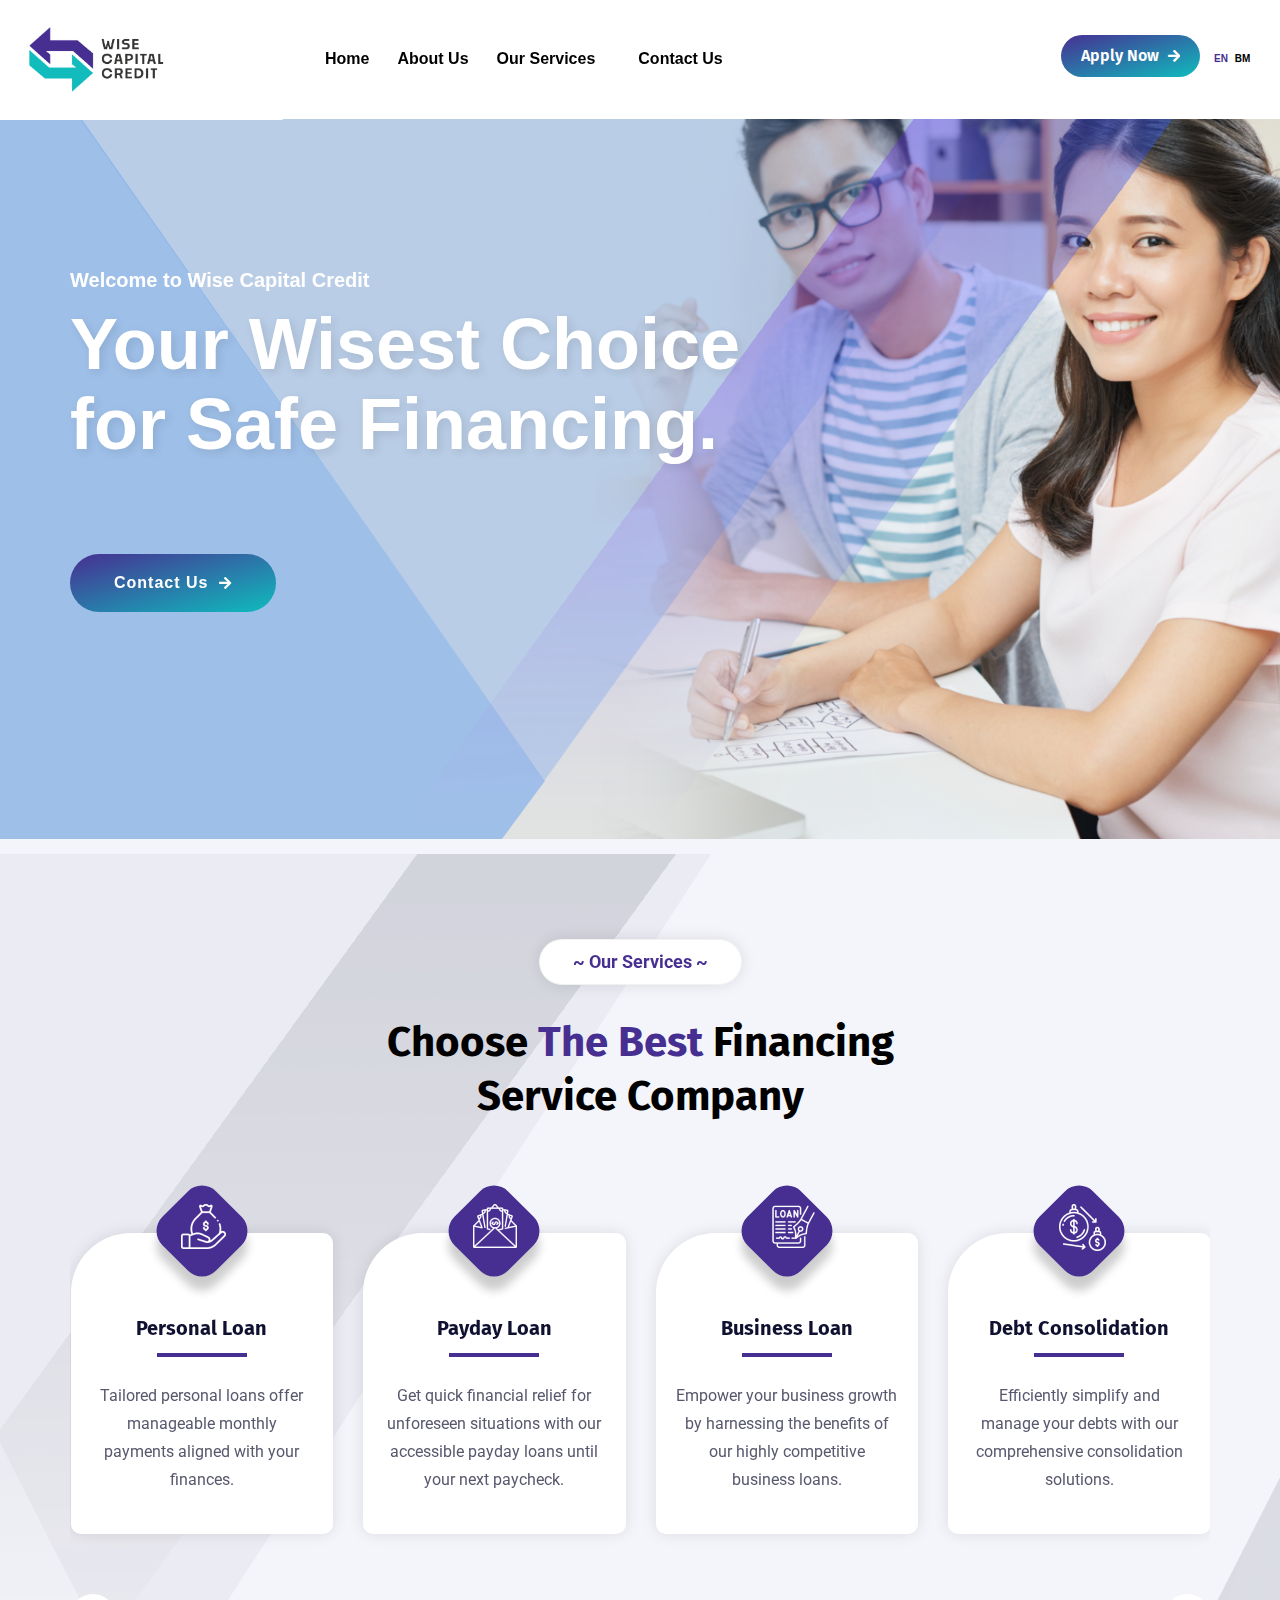
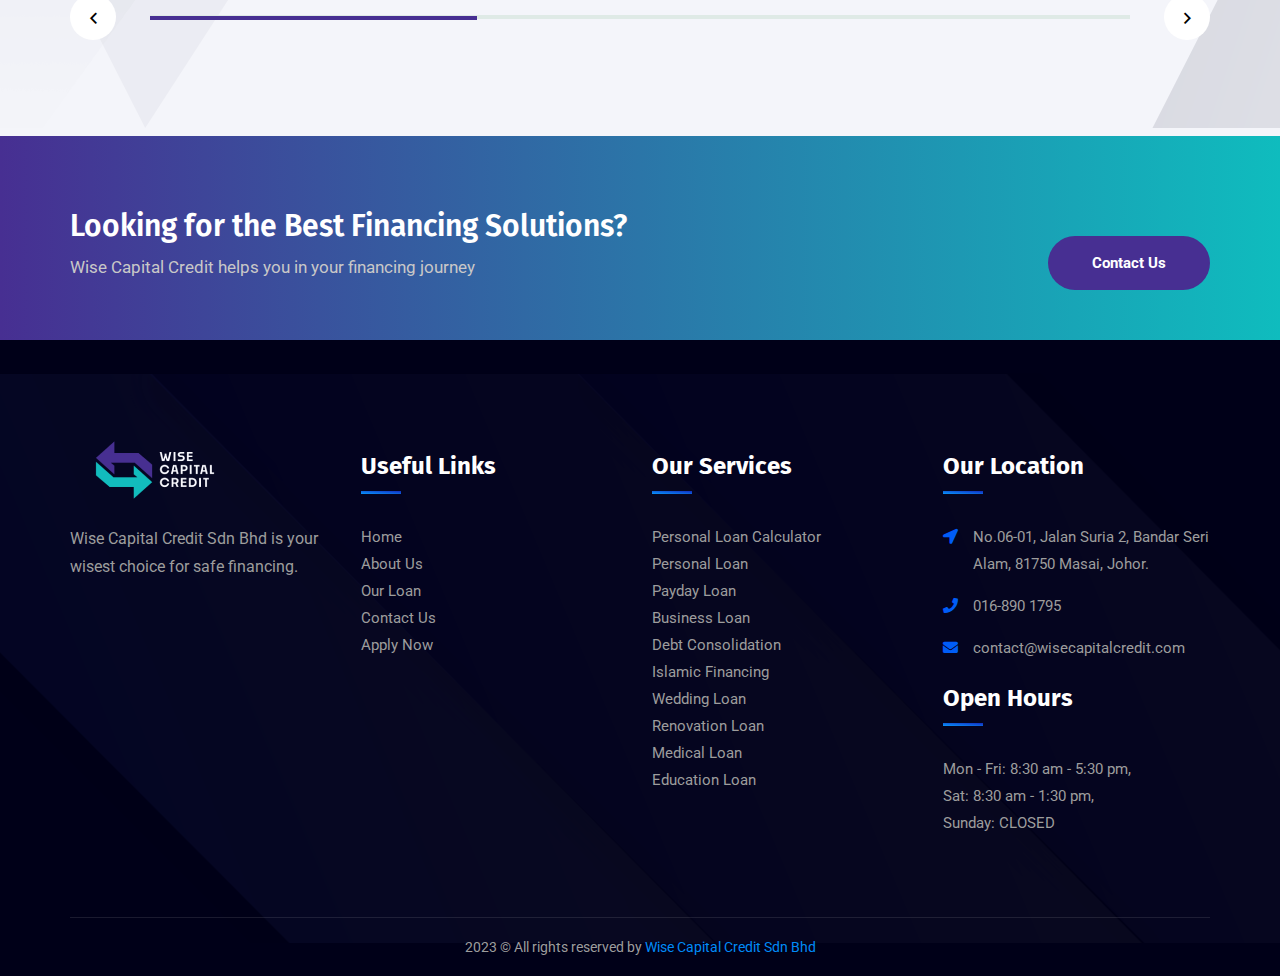
==== commit a5dc74f2: "Amend Design and Add Google Analytics" ====
--- a/index.html
+++ b/index.html
@@ -25,12 +25,20 @@
 	<meta http-equiv="X-UA-Compatible" content="IE=edge">
 	<meta name="viewport" content="width=device-width, initial-scale=1.0, maximum-scale=1.0, user-scalable=0">
 
+	<!-- Google tag (gtag.js) -->
+	<script async src="https://www.googletagmanager.com/gtag/js?id=G-CDPG3Y1N81"></script>
+	<script>
+		window.dataLayer = window.dataLayer || [];
+		function gtag() { dataLayer.push(arguments); }
+		gtag('js', new Date());
+
+		gtag('config', 'G-CDPG3Y1N81');
+	</script>
+
 </head>
 
 <body>
-
 	<div class="page-wrapper">
-
 		<!-- Preloader -->
 		<div class="preloader"></div>
 		<!-- End Preloader -->
@@ -104,8 +112,8 @@
 											<div class="btn-wrap">
 												<span class="text-one" id="navApplyNowOne">Apply Now <i
 														class="fa-solid fa-arrow-right fa-fw"></i></span>
-												<span class="text-two" id="navApplyNowTwo">Apply Now<i
-														class="fa-solid fa-arrow-right fa-fw"></i></span>
+												<!-- <span class="text-two" id="navApplyNowTwo">Apply Now<i
+														class="fa-solid fa-arrow-right fa-fw"></i></span> -->
 											</div>
 										</a>
 									</div>
@@ -156,8 +164,8 @@
 										<div class="btn-wrap">
 											<span class="text-one" id="stickyHeaderApplyNowOne">Apply Now<i
 													class="fa-solid fa-arrow-right fa-fw"></i></span>
-											<span class="text-two" id="stickyHeaderAppyNowTwo">Apply Now <i
-													class="fa-solid fa-arrow-right fa-fw"></i></span>
+											<!-- <span class="text-two" id="stickyHeaderAppyNowTwo">Apply Now <i
+													class="fa-solid fa-arrow-right fa-fw"></i></span> -->
 										</div>
 									</a>
 								</div>
@@ -201,8 +209,8 @@
 									<div class="btn-wrap">
 										<span class="text-one" id="mobileMenuApplyNowOne">Apply Now <i
 												class="fa-solid fa-arrow-right fa-fw"></i></span>
-										<span class="text-two" id="mobileMenuApplyNowTwo">Apply Now<i
-												class="fa-solid fa-arrow-right fa-fw"></i></span>
+										<!-- <span class="text-two" id="mobileMenuApplyNowTwo">Apply Now<i
+												class="fa-solid fa-arrow-right fa-fw"></i></span> -->
 									</div>
 								</a>
 							</div>
@@ -241,7 +249,7 @@
 						<!-- Content Column -->
 						<div class="slider-two-content">
 							<div class="slider-two_inner">
-								<div class="slider-two_title">Wise Capital Credit Sdn. Bhd.</div>
+								<div class="slider-two_title">Welcome to Wise Capital Credit</div>
 								<h1 class="slider-two_heading" id="yourWisestChoice">Your Wisest Choice <br> for Safe
 									Financing.</h1>
 								<div class="slider-two_text"> <br> </div>
@@ -258,7 +266,6 @@
 								</div>
 							</div>
 						</div>
-
 					</div>
 				</div>
 
@@ -273,17 +280,18 @@
 						<!-- Content Column -->
 						<div class="slider-two-content">
 							<div class="slider-two_inner">
-								<div class="slider-two_title">Wise Capital Credit Sdn. Bhd.</div>
-								<h1 class="slider-two_heading" id="shariahCompliant">Shariah-compliant for <br> your financing needs.</h1>
+								<div class="slider-two_title">Welcome to Wise Capital Credit</div>
+								<h1 class="slider-two_heading" id="shariahCompliant">Shariah-compliant for <br> your
+									financing needs.</h1>
 								<div class="slider-two_text"> <br> </div>
 								<!-- Button Box -->
 								<div class="slider-two_button-box">
 									<a class="btn-style-two theme-btn btn-item" href="personal-loan-calculator.html">
 										<div class="btn-wrap">
-											<span class="text-one" id="checkYourEligibilityOne">Check your eligibility <i
-													class="fa-solid fa-arrow-right fa-fw"></i></span>
-											<span class="text-two" id="checkYourEligibilityTwo">Check your eligibility  <i
-													class="fa-solid fa-arrow-right fa-fw"></i></span>
+											<span class="text-one" id="checkYourEligibilityOne">Check your eligibility
+												<i class="fa-solid fa-arrow-right fa-fw"></i></span>
+											<span class="text-two" id="checkYourEligibilityTwo">Check your eligibility
+												<i class="fa-solid fa-arrow-right fa-fw"></i></span>
 										</div>
 									</a>
 								</div>
@@ -304,8 +312,9 @@
 						<!-- Content Column -->
 						<div class="slider-two-content">
 							<div class="slider-two_inner">
-								<div class="slider-two_title">Wise Capital Credit Sdn. Bhd.</div>
-								<h1 class="slider-two_heading" id="workOutYourRepayments"> Work out your repayments <br>before anything else!</h1>
+								<div class="slider-two_title">Welcome to Wise Capital Credit</div>
+								<h1 class="slider-two_heading" id="workOutYourRepayments"> Work out your repayments
+									<br>before anything else!</h1>
 								<div class="slider-two_text"> <br> </div>
 								<!-- Button Box -->
 								<div class="slider-two_button-box">
@@ -320,7 +329,6 @@
 								</div>
 							</div>
 						</div>
-
 					</div>
 				</div>
 			</div>
@@ -336,7 +344,8 @@
 				<!-- Sec Title -->
 				<div class="sec-title_two centered">
 					<div class="sec-title_two-title" id="ourServices">~ Our Services ~</div>
-					<h2 class="sec-title_two-heading" id="chooseTheBest">Choose <span>The Best</span> Financing <br> Service Company</h2>
+					<h2 class="sec-title_two-heading" id="chooseTheBest">Choose <span>The Best</span> Financing <br>
+						Service Company</h2>
 				</div>
 
 				<div class="services-one_inner-coontainer">
@@ -348,15 +357,17 @@
 								<span class="service-block_three-icon"><img src="images/icons/personal-loan-8.png"
 										alt="" /></span>
 								<h5 class="service-block_three-heading" id="personalLoanServicesOne">Personal Loan</h5>
-								<div class="service-block_three-text" id="personalLoanServicesExplain">Tailored personal loans offer manageable monthly
+								<div class="service-block_three-text" id="personalLoanServicesExplain">Tailored personal
+									loans offer manageable monthly
 									payments aligned with your finances.</div>
 								<div class="service-block_three-overlay">
 									<div class="service-block_three-color-layer"></div>
 									<span class="service-block_three-icon-two"><img
 											src="images/icons//personal-loan-8-1.png" alt="" /></span>
-									<h5 class="service-block_three-heading alternate"><a
-											href="service-detail.html" id="personalLoanServicesTwo">Personal Loan</a></h5>
-									<a class="service-block_three-learn" href="personal-loan.html" id="personalLoanLearnMore">Learn More</a>
+									<h5 class="service-block_three-heading alternate"><a href="service-detail.html"
+											id="personalLoanServicesTwo">Personal Loan</a></h5>
+									<a class="service-block_three-learn" href="personal-loan.html"
+										id="personalLoanLearnMore">Learn More</a>
 								</div>
 							</div>
 						</div>
@@ -367,15 +378,17 @@
 								<span class="service-block_three-icon"><img src="images/icons/payday-loan-9.png"
 										alt="" /></span>
 								<h5 class="service-block_three-heading" id="paydayLoanServicesOne">Payday Loan</h5>
-								<div class="service-block_three-text" id="paydayLoanServicesExplain">Get quick financial relief for unforeseen
+								<div class="service-block_three-text" id="paydayLoanServicesExplain">Get quick financial
+									relief for unforeseen
 									situations with our accessible payday loans until your next paycheck.</div>
 								<div class="service-block_three-overlay">
 									<div class="service-block_three-color-layer"></div>
 									<span class="service-block_three-icon-two"><img
 											src="images/icons/payday-loan-9-1.png" alt="" /></span>
-									<h5 class="service-block_three-heading alternate"><a
-											href="service-detail.html" id="paydayLoanServicesTwo">Payday Loan</a></h5>
-									<a class="service-block_three-learn" href="payday-loan.html" id="paydayLoanServicesLearnMore">Learn More</a>
+									<h5 class="service-block_three-heading alternate"><a href="service-detail.html"
+											id="paydayLoanServicesTwo">Payday Loan</a></h5>
+									<a class="service-block_three-learn" href="payday-loan.html"
+										id="paydayLoanServicesLearnMore">Learn More</a>
 								</div>
 							</div>
 						</div>
@@ -386,15 +399,17 @@
 								<span class="service-block_three-icon"><img src="images/icons/business-loan-10.png"
 										alt="" /></span>
 								<h5 class="service-block_three-heading" id="businessLoanServicesOne">Business Loan</h5>
-								<div class="service-block_three-text" id="businessLoanServicesExplain">Empower your business growth by harnessing the
+								<div class="service-block_three-text" id="businessLoanServicesExplain">Empower your
+									business growth by harnessing the
 									benefits of our highly competitive business loans.</div>
 								<div class="service-block_three-overlay">
 									<div class="service-block_three-color-layer"></div>
 									<span class="service-block_three-icon-two"><img
 											src="images/icons/business-loan-10-1.png" alt="" /></span>
-									<h5 class="service-block_three-heading alternate"><a
-											href="service-detail.html" id="businessLoanServicesTwo">Business Loan</a></h5>
-									<a class="service-block_three-learn" href="business-loan.html" id="businessLoanLearnMore">Learn More</a>
+									<h5 class="service-block_three-heading alternate"><a href="service-detail.html"
+											id="businessLoanServicesTwo">Business Loan</a></h5>
+									<a class="service-block_three-learn" href="business-loan.html"
+										id="businessLoanLearnMore">Learn More</a>
 								</div>
 							</div>
 						</div>
@@ -405,16 +420,20 @@
 							<div class="service-block_three-inner">
 								<span class="service-block_three-icon"><img src="images/icons/debt-consolidation-11.png"
 										alt="" /></span>
-								<h5 class="service-block_three-heading" id="DebtConsolidationServicesOne">Debt Consolidation</h5>
-								<div class="service-block_three-text" id="DebtConsolidationServicesExplain">Efficiently simplify and manage your debts with
+								<h5 class="service-block_three-heading" id="DebtConsolidationServicesOne">Debt
+									Consolidation</h5>
+								<div class="service-block_three-text" id="DebtConsolidationServicesExplain">Efficiently
+									simplify and manage your debts with
 									our comprehensive consolidation solutions.</div>
 								<div class="service-block_three-overlay">
 									<div class="service-block_three-color-layer"></div>
 									<span class="service-block_three-icon-two"><img
 											src="images/icons/debt-consolidation-11-1.png" alt="" /></span>
-									<h5 class="service-block_three-heading alternate"><a href="service-detail.html" id="DebtConsolidationServicesTwo">Debt
+									<h5 class="service-block_three-heading alternate"><a href="service-detail.html"
+											id="DebtConsolidationServicesTwo">Debt
 											Consolidation</a></h5>
-									<a class="service-block_three-learn" href="debt-consolidation.html" id="DebtConsolidationLearnMore">Learn More</a>
+									<a class="service-block_three-learn" href="debt-consolidation.html"
+										id="DebtConsolidationLearnMore">Learn More</a>
 								</div>
 							</div>
 						</div>
@@ -424,16 +443,19 @@
 							<div class="service-block_three-inner">
 								<span class="service-block_three-icon"><img src="images/icons/islamic-financing-12.png"
 										alt="" /></span>
-								<h5 class="service-block_three-heading" id="IslamicFinancingServicesOne">Islamic Financing</h5>
-								<div class="service-block_three-text" id="IslamicFinancingServicesDes">Immerse in the experience of ethical and
+								<h5 class="service-block_three-heading" id="IslamicFinancingServicesOne">Islamic
+									Financing</h5>
+								<div class="service-block_three-text" id="IslamicFinancingServicesDes">Immerse in the
+									experience of ethical and
 									completely interest-free tailored to your unique financial needs.</div>
 								<div class="service-block_three-overlay">
 									<div class="service-block_three-color-layer"></div>
 									<span class="service-block_three-icon-two"><img
 											src="images/icons/islamic-financing-12-1.png" alt="" /></span>
-									<h5 class="service-block_three-heading alternate"><a
-											href="service-detail.html" id="IslamicFinancingServicesTwo">Islamic Financing</a></h5>
-									<a class="service-block_three-learn" href="islamic-financing.html" id="IslamicFinancingLearnMore">Learn More</a>
+									<h5 class="service-block_three-heading alternate"><a href="service-detail.html"
+											id="IslamicFinancingServicesTwo">Islamic Financing</a></h5>
+									<a class="service-block_three-learn" href="islamic-financing.html"
+										id="IslamicFinancingLearnMore">Learn More</a>
 								</div>
 							</div>
 						</div>
@@ -444,15 +466,17 @@
 								<span class="service-block_three-icon"><img src="images/icons/service-9.png"
 										alt="" /></span>
 								<h5 class="service-block_three-heading" id="WeddingLoanServicesOne">Wedding Loan</h5>
-								<div class="service-block_three-text" id="WeddingLoanServicesDes">Transform your envisioned wedding into reality
+								<div class="service-block_three-text" id="WeddingLoanServicesDes">Transform your
+									envisioned wedding into reality
 									through our tailored and specialized wedding loans.</div>
 								<div class="service-block_three-overlay">
 									<div class="service-block_three-color-layer"></div>
 									<span class="service-block_three-icon-two"><img src="images/icons/service-9-1.png"
 											alt="" /></span>
-									<h5 class="service-block_three-heading alternate"><a
-											href="service-detail.html" id="WeddingLoanServicesTwo">Wedding Loan</a></h5>
-									<a class="service-block_three-learn" href="wedding-loan.html" id="WeddingLoanLearnMore">Learn More</a>
+									<h5 class="service-block_three-heading alternate"><a href="service-detail.html"
+											id="WeddingLoanServicesTwo">Wedding Loan</a></h5>
+									<a class="service-block_three-learn" href="wedding-loan.html"
+										id="WeddingLoanLearnMore">Learn More</a>
 								</div>
 							</div>
 						</div>
@@ -462,16 +486,19 @@
 							<div class="service-block_three-inner">
 								<span class="service-block_three-icon"><img src="images/icons/renovation-loan-13.png"
 										alt="" /></span>
-								<h5 class="service-block_three-heading" id="renovationLoanServicesOne">Renovation Loan</h5>
-								<div class="service-block_three-text" id="renovationLoanServicesDes">Elevate your living space with our renovation
+								<h5 class="service-block_three-heading" id="renovationLoanServicesOne">Renovation Loan
+								</h5>
+								<div class="service-block_three-text" id="renovationLoanServicesDes">Elevate your living
+									space with our renovation
 									loans, expertly tailored to turn your vision into reality.</div>
 								<div class="service-block_three-overlay">
 									<div class="service-block_three-color-layer"></div>
 									<span class="service-block_three-icon-two"><img
 											src="images/icons/renovation-loan-13-1.png" alt="" /></span>
-									<h5 class="service-block_three-heading alternate"><a
-											href="service-detail.html" id="renovationLoanServicesTwo">Renovation Loan</a></h5>
-									<a class="service-block_three-learn" href="renovation-loan.html" id="renovationLoanLearnMore">Learn More</a>
+									<h5 class="service-block_three-heading alternate"><a href="service-detail.html"
+											id="renovationLoanServicesTwo">Renovation Loan</a></h5>
+									<a class="service-block_three-learn" href="renovation-loan.html"
+										id="renovationLoanLearnMore">Learn More</a>
 								</div>
 							</div>
 						</div>
@@ -482,15 +509,17 @@
 								<span class="service-block_three-icon"><img src="images/icons/medical-loan-14.png"
 										alt="" /></span>
 								<h5 class="service-block_three-heading" id="medicalLoanServicesOne">Medical Loan</h5>
-								<div class="service-block_three-text" id="medicalLoanServicesDes">Secure the necessary medical care without
+								<div class="service-block_three-text" id="medicalLoanServicesDes">Secure the necessary
+									medical care without
 									financial worry through our purpose-built medical loans.</div>
 								<div class="service-block_three-overlay">
 									<div class="service-block_three-color-layer"></div>
 									<span class="service-block_three-icon-two"><img
 											src="images/icons/medical-loan-14-1.png" alt="" /></span>
-									<h5 class="service-block_three-heading alternate"><a
-											href="service-detail.html" id="medicalLoanServicesTwo">Medical Loan</a></h5>
-									<a class="service-block_three-learn" href="medical-loan.html" id="medicalLoanLearnMore">Learn More</a>
+									<h5 class="service-block_three-heading alternate"><a href="service-detail.html"
+											id="medicalLoanServicesTwo">Medical Loan</a></h5>
+									<a class="service-block_three-learn" href="medical-loan.html"
+										id="medicalLoanLearnMore">Learn More</a>
 								</div>
 							</div>
 						</div>
@@ -500,16 +529,19 @@
 							<div class="service-block_three-inner">
 								<span class="service-block_three-icon"><img src="images/icons/education-loan-15.png"
 										alt="" /></span>
-								<h5 class="service-block_three-heading" id="educationLoanServicesOne">Education Loan</h5>
-								<div class="service-block_three-text" id="educationLoanServicesDes">Invest in knowledge and future prospects with our
+								<h5 class="service-block_three-heading" id="educationLoanServicesOne">Education Loan
+								</h5>
+								<div class="service-block_three-text" id="educationLoanServicesDes">Invest in knowledge
+									and future prospects with our
 									education loans, paving the way for your success.</div>
 								<div class="service-block_three-overlay">
 									<div class="service-block_three-color-layer"></div>
 									<span class="service-block_three-icon-two"><img
 											src="images/icons/education-loan-15-1.png" alt="" /></span>
-									<h5 class="service-block_three-heading alternate"><a
-											href="service-detail.html" id="educationLoanServicesTwo">Education Loan</a></h5>
-									<a class="service-block_three-learn" href="education-loan.html" id="educationLoanLearnMore">Learn More</a>
+									<h5 class="service-block_three-heading alternate"><a href="service-detail.html"
+											id="educationLoanServicesTwo">Education Loan</a></h5>
+									<a class="service-block_three-learn" href="education-loan.html"
+										id="educationLoanLearnMore">Learn More</a>
 								</div>
 							</div>
 						</div>
@@ -524,8 +556,10 @@
 			<div class="auto-container">
 				<div class="d-flex justify-content-between align-items-center flex-wrap">
 					<div class="left-box">
-						<h3 class="cta-one_heading" id="FinancingSolution">Looking for the Best Financing Solutions?</h3>
-						<div class="cta-one_text" id="FinancingJourney">Wise Capital Credit helps you in your financing journey</div>
+						<h3 class="cta-one_heading" id="FinancingSolution">Looking for the Best Financing Solutions?
+						</h3>
+						<div class="cta-one_text" id="FinancingJourney">Wise Capital Credit helps you in your financing
+							journey</div>
 					</div>
 					<div class="right-box">
 						<a class="cta-one_btn theme-btn" href="contact-us.html" id="bannerContactUs">Contact Us</a>
@@ -553,7 +587,8 @@
 											<a href="index.html"><img src="images/footer-logo-wise-capital.png"
 													alt="" /></a>
 										</div>
-										<div class="text" id="footerWiseCaspital">Wise Capital Credit Sdn Bhd is your wisest choice for safe
+										<div class="text" id="footerWiseCaspital">Wise Capital Credit Sdn Bhd is your
+											wisest choice for safe
 											financing.</div>
 									</div>
 								</div>
@@ -571,7 +606,6 @@
 										</ul>
 									</div>
 								</div>
-
 							</div>
 						</div>
 
@@ -584,17 +618,24 @@
 									<div class="footer-widget newsletter-widget">
 										<h4 id="footerOurServices">Our Services</h4>
 										<ul class="contact-list">
-											<li><a href="personal-loan-calculator.html" id="footerPersonalLoanCalculator">Personal Loan Calculator</a>
+											<li><a href="personal-loan-calculator.html"
+													id="footerPersonalLoanCalculator">Personal Loan Calculator</a>
 											</li>
-											<li><a href="personal-loan.html" id="footerPersonalLoan">Personal Loan</a></li>
+											<li><a href="personal-loan.html" id="footerPersonalLoan">Personal Loan</a>
+											</li>
 											<li><a href="payday-loan.html" id="footerPaydayLoan">Payday Loan</a></li>
-											<li><a href="business-loan.html" id="footerBusinessLoan">Business Loan</a></li>
-											<li><a href="debt-consolidation.html" id="footerDebtConsolidation">Debt Consolidation</a></li>
-											<li><a href="islamic-financing.html" id="footerIslamicFinancing">Islamic Financing</a></li>
+											<li><a href="business-loan.html" id="footerBusinessLoan">Business Loan</a>
+											</li>
+											<li><a href="debt-consolidation.html" id="footerDebtConsolidation">Debt
+													Consolidation</a></li>
+											<li><a href="islamic-financing.html" id="footerIslamicFinancing">Islamic
+													Financing</a></li>
 											<li><a href="wedding-loan.html" id="footerWeddingLoan">Wedding Loan</a></li>
-											<li><a href="renovation-loan.html" id="footerRenovationLoan">Renovation Loan</a></li>
+											<li><a href="renovation-loan.html" id="footerRenovationLoan">Renovation
+													Loan</a></li>
 											<li><a href="medical-loan.html" id="footerMedicalLoan">Medical Loan</a></li>
-											<li><a href="education-loan.html" id="footerEducationLoan">Education Loan</a></li>
+											<li><a href="education-loan.html" id="footerEducationLoan">Education
+													Loan</a></li>
 										</ul>
 									</div>
 								</div>
@@ -608,8 +649,7 @@
 													href="https://goo.gl/maps/5eiQBrqhAkoEsVRk7">No.06-01, Jalan Suria
 													2, Bandar Seri Alam, 81750 Masai, Johor.</a>
 											</li>
-											<li><span class="icon fa fa-phone"></span> <a href="tel:07-2872199">07-287
-													2199 /</a> <a
+											<li><span class="icon fa fa-phone"></span><a
 													href="https://api.whatsapp.com/send?phone=60168901795">016-890
 													1795</a></li>
 											<li><span class="icon fa fa-envelope"></span> <a
@@ -618,14 +658,13 @@
 										</ul>
 										<div class="timing">
 											<h4 id="footerOpenHours">Open Hours</h4>
-											<span id="footerTheHour">Mon - Fri: 8:30 am - 5:30 pm, <br> Sat: 8:30 am - 1:30 pm,<br>Sunday: CLOSED</span>
+											<span id="footerTheHour">Mon - Fri: 8:30 am - 5:30 pm, <br> Sat: 8:30 am -
+												1:30 pm,<br>Sunday: CLOSED</span>
 										</div>
 									</div>
 								</div>
-
-							</div>
-						</div>
-
+							</div>
+						</div>
 					</div>
 				</div>
 
@@ -633,11 +672,9 @@
 					<div class="copyright">2023 &copy; All rights reserved by <a href="#">Wise Capital Credit Sdn
 							Bhd</a></div>
 				</div>
-
 			</div>
 		</footer>
 		<!-- Footer -->
-
 	</div>
 	<!-- End PageWrapper -->
 
@@ -657,11 +694,5 @@
 	<script src="js/tilt.jquery.min.js"></script>
 	<script src="js/magnific-popup.min.js"></script>
 	<script src="js/script.js"></script>
-	
-
-	<!--[if lt IE 9]><script src="https://cdnjs.cloudflare.com/ajax/libs/html5shiv/3.7.3/html5shiv.js"></script><![endif]-->
-	<!--[if lt IE 9]><script src="js/respond.js"></script><![endif]-->
-
 </body>
-
 </html>--- a/css/style.css
+++ b/css/style.css
@@ -991,7 +991,7 @@
 .fluid-one_column-inner{
 	position:relative;
 	/* max-width:1150px; */
-	padding:67px 15px 67px 100px;
+	padding:67px 350px 67px 350px;
 }
 
 .fluid-one_image{
@@ -2068,6 +2068,7 @@
 	padding:50px 0px 50px;
 	/* background-color: #472F92; */
 	background: linear-gradient(to left, var(--color-greenwise) 0%, var(--color-purplewise) 100%);
+	margin-top: -8px;
 }
 
 .cta-one_heading{
@@ -2090,6 +2091,7 @@
 	color:var(--white-color);
 	text-transform:capitalize;
 	background-color: #472F92;
+	border-radius: 50px;
 }
 
 .cta-one_btn:hover{
@@ -2106,6 +2108,7 @@
 	color:var(--white-color);
 	text-transform:capitalize;
 	background-color:#472F92;
+	border-radius: 50px;
 }
 
 .cta-one_btn-about-us:hover{
@@ -2260,11 +2263,10 @@
 	-o-transition:all 900ms ease;
 	
 	font-weight:700;
-	padding:10px 26px;
+	/* padding:10px 26px; */
 	display:inline-block;
-	font-size:var(--font-22);
-	color:#472F92;
-	background-color:var(--white-color);
+	font-size:var(--font-20);
+	color:var(--white-color);
 	/* font-family:var(--font-family-Rubik); */
 	font-family: 'SourceSansPro-Bold', sans-serif, var(--font-family-Rubik);
 }
@@ -2293,6 +2295,7 @@
 	margin-top:var(--margin-top-30);
 	font-family:'SourceSansPro-Black', sans-serif, var(--font-family-Inter);
 	text-shadow: 3px 3px 10px rgba(0,0,0,0.10);
+	margin-top: 10px;
 }
 
 .slider-two .active .slider-two_heading{
--- a/css/responsive.css
+++ b/css/responsive.css
@@ -293,9 +293,9 @@
 		padding-bottom: 75px;
 	}
 
-	.btn-style-three .btn-wrap .text-one {
+	/* .btn-style-three .btn-wrap .text-one {
 		font-size: 15px !important;
-	}
+	} */
 
 	.btn-style-three {
 		padding: 10px 20px !important;
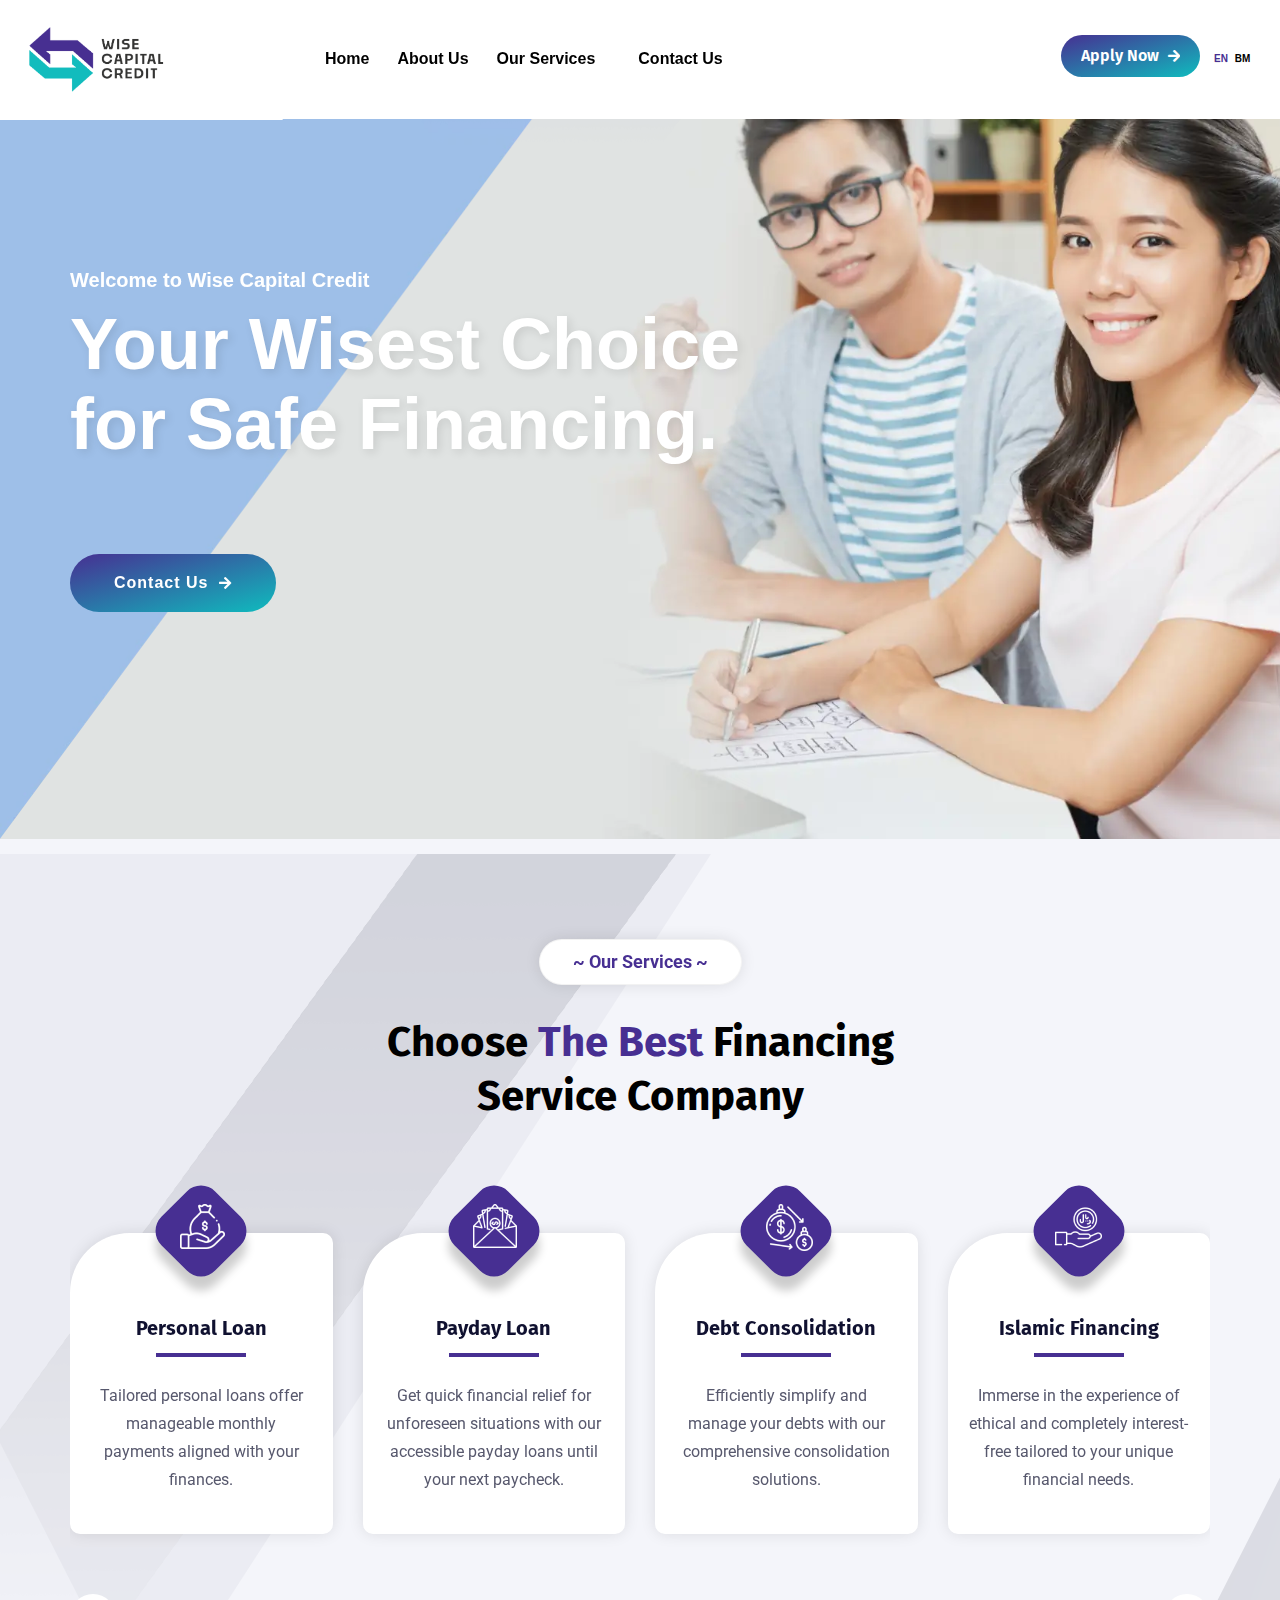
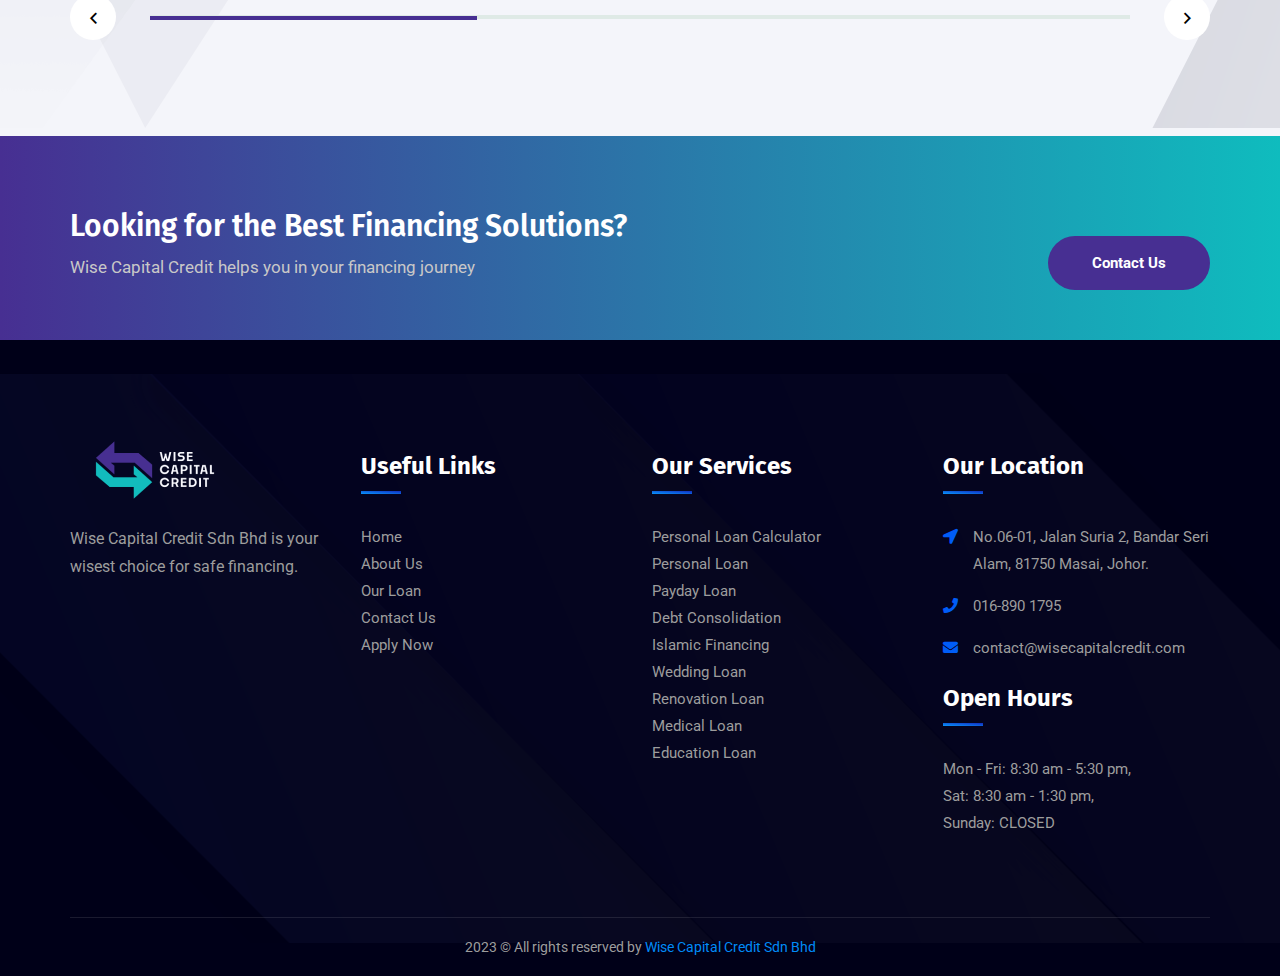
==== commit 0726cb22: "Update the calculator, image and design" ====
--- a/index.html
+++ b/index.html
@@ -3,7 +3,14 @@
 
 <head>
 	<meta charset="utf-8">
-	<title>Homepage | Wise Capital Credit</title>
+	<meta name="viewport" content="width=device-width, initial-scale=1.0, user-scalable=no">
+	<meta name="keywords" content="johor">
+	<meta name="description"
+		content="Unlock financial freedom with our low-interest rates, minimal processing fees, and lightning-fast online application process. Apply now!">
+	<meta name="description" lang="ms"
+		content="Buka kunci kebebasan kewangan dengan kadar faedah rendah kami, yuran pemprosesan minimum dan proses permohonan dalam talian sepantas kilat. Mohon sekarang!">
+	<title>Homepage | Pinjaman Wang Berlesen Johor | Wise Capital Credit</title>
+
 	<!-- Stylesheets -->
 	<link href="css/bootstrap.css" rel="stylesheet">
 	<link href="css/style.css" rel="stylesheet">
@@ -51,8 +58,8 @@
 				<div class="auto-container">
 					<div class="inner-container d-flex">
 						<!-- Logo Box -->
-						<div class="logo"><a href="index.html"><img src="images/WiseCapital-logo.png" alt=""
-									title=""></a></div>
+						<div class="logo"><a href="index.html"><img src="images/WiseCapital-logo.png"
+									alt="Wise Capital Credit Logo" title=""></a></div>
 
 						<!-- Upper Right -->
 						<div class="upper-right">
@@ -83,8 +90,6 @@
 															Loan</a></li>
 													<li><a href="payday-loan.html" id="navPaydayLoan">Payday Loan</a>
 													</li>
-													<li><a href="business-loan.html" id="navBusinessLoan">Business
-															Loan</a></li>
 													<li><a href="debt-consolidation.html" id="navDebtConsolidation">Debt
 															Consolidation</a></li>
 													<li><a href="islamic-financing.html"
@@ -112,8 +117,6 @@
 											<div class="btn-wrap">
 												<span class="text-one" id="navApplyNowOne">Apply Now <i
 														class="fa-solid fa-arrow-right fa-fw"></i></span>
-												<!-- <span class="text-two" id="navApplyNowTwo">Apply Now<i
-														class="fa-solid fa-arrow-right fa-fw"></i></span> -->
 											</div>
 										</a>
 									</div>
@@ -148,7 +151,8 @@
 					<div class="d-flex justify-content-between align-items-center">
 						<!-- Logo -->
 						<div class="logo">
-							<a href="index.html" title=""><img src="images/WiseCapital-logo.png" alt="" title=""></a>
+							<a href="index.html" title=""><img src="images/WiseCapital-logo.png"
+									alt="Wise Capital Credit Logo"></a>
 						</div>
 
 						<!-- Right Col -->
@@ -164,8 +168,6 @@
 										<div class="btn-wrap">
 											<span class="text-one" id="stickyHeaderApplyNowOne">Apply Now<i
 													class="fa-solid fa-arrow-right fa-fw"></i></span>
-											<!-- <span class="text-two" id="stickyHeaderAppyNowTwo">Apply Now <i
-													class="fa-solid fa-arrow-right fa-fw"></i></span> -->
 										</div>
 									</a>
 								</div>
@@ -185,9 +187,7 @@
 								<!-- Mobile Navigation Toggler -->
 								<div class="mobile-nav-toggler"><span class="icon fa-solid fa-bars fa-fw"></span></div>
 							</div>
-
-						</div>
-
+						</div>
 					</div>
 				</div>
 			</div>
@@ -198,19 +198,15 @@
 				<div class="menu-backdrop"></div>
 				<div class="close-btn"><span class="icon flaticon-020-x-mark"></span></div>
 				<nav class="menu-box">
-					<div class="nav-logo"><a href="index.html"><img src="images/logo-wisecapital.png" alt=""
-								title=""></a></div>
+					<div class="nav-logo"><a href="index.html"><img src="images/logo-wisecapital.png"
+								alt="Wise Capital Credit Logo" title=""></a></div>
 					<div class="menu-outer">
-						<!--Here Menu Will Come Automatically Via Javascript / Same Menu as in Header-->
-
 						<div class="outer-box-mobile d-flex align-items-center">
 							<div class="button-box">
 								<a class="btn-style-three theme-btn btn-item" href="apply-now.html">
 									<div class="btn-wrap">
 										<span class="text-one" id="mobileMenuApplyNowOne">Apply Now <i
 												class="fa-solid fa-arrow-right fa-fw"></i></span>
-										<!-- <span class="text-two" id="mobileMenuApplyNowTwo">Apply Now<i
-												class="fa-solid fa-arrow-right fa-fw"></i></span> -->
 									</div>
 								</a>
 							</div>
@@ -241,9 +237,9 @@
 				<!-- Slide -->
 				<div class="slide">
 					<div class="slider-two_image-layer"
-						style="background-image:url(images/main-slider/HeaderSliderOne.png)"></div>
+						style="background-image:url(images/main-slider/HeaderSliderOne.webp)"></div>
 					<div class="slider-two_pattern-layer"
-						style="background-image:url(images/main-slider/pattern-1.png)"></div>
+						style="background-image:url(images/main-slider/pattern-1.webp)"></div>
 					<div class="auto-container">
 
 						<!-- Content Column -->
@@ -272,9 +268,9 @@
 				<!-- Slide -->
 				<div class="slide">
 					<div class="slider-two_image-layer"
-						style="background-image:url(images/main-slider/HeaderSliderTwo.png)"></div>
+						style="background-image:url(images/main-slider/HeaderSliderTwo.webp)"></div>
 					<div class="slider-two_pattern-layer"
-						style="background-image:url(images/main-slider/pattern-1.png)"></div>
+						style="background-image:url(images/main-slider/pattern-1.webp)"></div>
 					<div class="auto-container">
 
 						<!-- Content Column -->
@@ -297,16 +293,15 @@
 								</div>
 							</div>
 						</div>
-
 					</div>
 				</div>
 
 				<!-- Slide -->
 				<div class="slide">
 					<div class="slider-two_image-layer"
-						style="background-image:url(images/main-slider/HeaderSliderThree.png)"></div>
+						style="background-image:url(images/main-slider/HeaderSliderThree.webp)"></div>
 					<div class="slider-two_pattern-layer"
-						style="background-image:url(images/main-slider/pattern-1.png)"></div>
+						style="background-image:url(images/main-slider/pattern-1.webp)"></div>
 					<div class="auto-container">
 
 						<!-- Content Column -->
@@ -314,7 +309,8 @@
 							<div class="slider-two_inner">
 								<div class="slider-two_title">Welcome to Wise Capital Credit</div>
 								<h1 class="slider-two_heading" id="workOutYourRepayments"> Work out your repayments
-									<br>before anything else!</h1>
+									<br>before anything else!
+								</h1>
 								<div class="slider-two_text"> <br> </div>
 								<!-- Button Box -->
 								<div class="slider-two_button-box">
@@ -355,7 +351,7 @@
 						<div class="service-block_three">
 							<div class="service-block_three-inner">
 								<span class="service-block_three-icon"><img src="images/icons/personal-loan-8.png"
-										alt="" /></span>
+										alt="Personal Loan Icon" /></span>
 								<h5 class="service-block_three-heading" id="personalLoanServicesOne">Personal Loan</h5>
 								<div class="service-block_three-text" id="personalLoanServicesExplain">Tailored personal
 									loans offer manageable monthly
@@ -363,7 +359,7 @@
 								<div class="service-block_three-overlay">
 									<div class="service-block_three-color-layer"></div>
 									<span class="service-block_three-icon-two"><img
-											src="images/icons//personal-loan-8-1.png" alt="" /></span>
+											src="images/icons//personal-loan-8-1.png" alt="Personal Loan Icon" /></span>
 									<h5 class="service-block_three-heading alternate"><a href="service-detail.html"
 											id="personalLoanServicesTwo">Personal Loan</a></h5>
 									<a class="service-block_three-learn" href="personal-loan.html"
@@ -376,7 +372,7 @@
 						<div class="service-block_three">
 							<div class="service-block_three-inner">
 								<span class="service-block_three-icon"><img src="images/icons/payday-loan-9.png"
-										alt="" /></span>
+										alt="Payday Loan Icon" /></span>
 								<h5 class="service-block_three-heading" id="paydayLoanServicesOne">Payday Loan</h5>
 								<div class="service-block_three-text" id="paydayLoanServicesExplain">Get quick financial
 									relief for unforeseen
@@ -384,7 +380,7 @@
 								<div class="service-block_three-overlay">
 									<div class="service-block_three-color-layer"></div>
 									<span class="service-block_three-icon-two"><img
-											src="images/icons/payday-loan-9-1.png" alt="" /></span>
+											src="images/icons/payday-loan-9-1.png" alt="Payday Loan Icon" /></span>
 									<h5 class="service-block_three-heading alternate"><a href="service-detail.html"
 											id="paydayLoanServicesTwo">Payday Loan</a></h5>
 									<a class="service-block_three-learn" href="payday-loan.html"
@@ -396,30 +392,8 @@
 						<!-- Service Block One -->
 						<div class="service-block_three">
 							<div class="service-block_three-inner">
-								<span class="service-block_three-icon"><img src="images/icons/business-loan-10.png"
-										alt="" /></span>
-								<h5 class="service-block_three-heading" id="businessLoanServicesOne">Business Loan</h5>
-								<div class="service-block_three-text" id="businessLoanServicesExplain">Empower your
-									business growth by harnessing the
-									benefits of our highly competitive business loans.</div>
-								<div class="service-block_three-overlay">
-									<div class="service-block_three-color-layer"></div>
-									<span class="service-block_three-icon-two"><img
-											src="images/icons/business-loan-10-1.png" alt="" /></span>
-									<h5 class="service-block_three-heading alternate"><a href="service-detail.html"
-											id="businessLoanServicesTwo">Business Loan</a></h5>
-									<a class="service-block_three-learn" href="business-loan.html"
-										id="businessLoanLearnMore">Learn More</a>
-								</div>
-							</div>
-						</div>
-
-
-						<!-- Service Block One -->
-						<div class="service-block_three">
-							<div class="service-block_three-inner">
 								<span class="service-block_three-icon"><img src="images/icons/debt-consolidation-11.png"
-										alt="" /></span>
+										alt="Debt Consolidation Icon" /></span>
 								<h5 class="service-block_three-heading" id="DebtConsolidationServicesOne">Debt
 									Consolidation</h5>
 								<div class="service-block_three-text" id="DebtConsolidationServicesExplain">Efficiently
@@ -428,7 +402,8 @@
 								<div class="service-block_three-overlay">
 									<div class="service-block_three-color-layer"></div>
 									<span class="service-block_three-icon-two"><img
-											src="images/icons/debt-consolidation-11-1.png" alt="" /></span>
+											src="images/icons/debt-consolidation-11-1.png"
+											alt="Debt Consolidation Icon" /></span>
 									<h5 class="service-block_three-heading alternate"><a href="service-detail.html"
 											id="DebtConsolidationServicesTwo">Debt
 											Consolidation</a></h5>
@@ -442,7 +417,7 @@
 						<div class="service-block_three">
 							<div class="service-block_three-inner">
 								<span class="service-block_three-icon"><img src="images/icons/islamic-financing-12.png"
-										alt="" /></span>
+										alt="Islamic Financing Icon" /></span>
 								<h5 class="service-block_three-heading" id="IslamicFinancingServicesOne">Islamic
 									Financing</h5>
 								<div class="service-block_three-text" id="IslamicFinancingServicesDes">Immerse in the
@@ -451,7 +426,8 @@
 								<div class="service-block_three-overlay">
 									<div class="service-block_three-color-layer"></div>
 									<span class="service-block_three-icon-two"><img
-											src="images/icons/islamic-financing-12-1.png" alt="" /></span>
+											src="images/icons/islamic-financing-12-1.png"
+											alt="Islamic Financing Icon" /></span>
 									<h5 class="service-block_three-heading alternate"><a href="service-detail.html"
 											id="IslamicFinancingServicesTwo">Islamic Financing</a></h5>
 									<a class="service-block_three-learn" href="islamic-financing.html"
@@ -464,7 +440,7 @@
 						<div class="service-block_three">
 							<div class="service-block_three-inner">
 								<span class="service-block_three-icon"><img src="images/icons/service-9.png"
-										alt="" /></span>
+										alt="Wedding Loan Icon" /></span>
 								<h5 class="service-block_three-heading" id="WeddingLoanServicesOne">Wedding Loan</h5>
 								<div class="service-block_three-text" id="WeddingLoanServicesDes">Transform your
 									envisioned wedding into reality
@@ -472,7 +448,7 @@
 								<div class="service-block_three-overlay">
 									<div class="service-block_three-color-layer"></div>
 									<span class="service-block_three-icon-two"><img src="images/icons/service-9-1.png"
-											alt="" /></span>
+											alt="Wedding Loan Icon" /></span>
 									<h5 class="service-block_three-heading alternate"><a href="service-detail.html"
 											id="WeddingLoanServicesTwo">Wedding Loan</a></h5>
 									<a class="service-block_three-learn" href="wedding-loan.html"
@@ -485,7 +461,7 @@
 						<div class="service-block_three">
 							<div class="service-block_three-inner">
 								<span class="service-block_three-icon"><img src="images/icons/renovation-loan-13.png"
-										alt="" /></span>
+										alt="Renovation Loan Icon" /></span>
 								<h5 class="service-block_three-heading" id="renovationLoanServicesOne">Renovation Loan
 								</h5>
 								<div class="service-block_three-text" id="renovationLoanServicesDes">Elevate your living
@@ -494,7 +470,8 @@
 								<div class="service-block_three-overlay">
 									<div class="service-block_three-color-layer"></div>
 									<span class="service-block_three-icon-two"><img
-											src="images/icons/renovation-loan-13-1.png" alt="" /></span>
+											src="images/icons/renovation-loan-13-1.png"
+											alt="Renovation Loan Icon" /></span>
 									<h5 class="service-block_three-heading alternate"><a href="service-detail.html"
 											id="renovationLoanServicesTwo">Renovation Loan</a></h5>
 									<a class="service-block_three-learn" href="renovation-loan.html"
@@ -507,7 +484,7 @@
 						<div class="service-block_three">
 							<div class="service-block_three-inner">
 								<span class="service-block_three-icon"><img src="images/icons/medical-loan-14.png"
-										alt="" /></span>
+										alt="Medical Loan Icon" /></span>
 								<h5 class="service-block_three-heading" id="medicalLoanServicesOne">Medical Loan</h5>
 								<div class="service-block_three-text" id="medicalLoanServicesDes">Secure the necessary
 									medical care without
@@ -515,7 +492,7 @@
 								<div class="service-block_three-overlay">
 									<div class="service-block_three-color-layer"></div>
 									<span class="service-block_three-icon-two"><img
-											src="images/icons/medical-loan-14-1.png" alt="" /></span>
+											src="images/icons/medical-loan-14-1.png" alt="Medical Loan Icon" /></span>
 									<h5 class="service-block_three-heading alternate"><a href="service-detail.html"
 											id="medicalLoanServicesTwo">Medical Loan</a></h5>
 									<a class="service-block_three-learn" href="medical-loan.html"
@@ -528,7 +505,7 @@
 						<div class="service-block_three">
 							<div class="service-block_three-inner">
 								<span class="service-block_three-icon"><img src="images/icons/education-loan-15.png"
-										alt="" /></span>
+										alt="Education Loan Icon" /></span>
 								<h5 class="service-block_three-heading" id="educationLoanServicesOne">Education Loan
 								</h5>
 								<div class="service-block_three-text" id="educationLoanServicesDes">Invest in knowledge
@@ -537,7 +514,8 @@
 								<div class="service-block_three-overlay">
 									<div class="service-block_three-color-layer"></div>
 									<span class="service-block_three-icon-two"><img
-											src="images/icons/education-loan-15-1.png" alt="" /></span>
+											src="images/icons/education-loan-15-1.png"
+											alt="Education Loan Icon" /></span>
 									<h5 class="service-block_three-heading alternate"><a href="service-detail.html"
 											id="educationLoanServicesTwo">Education Loan</a></h5>
 									<a class="service-block_three-learn" href="education-loan.html"
@@ -585,7 +563,7 @@
 									<div class="footer-widget logo-widget">
 										<div class="logo">
 											<a href="index.html"><img src="images/footer-logo-wise-capital.png"
-													alt="" /></a>
+													alt="Wise Capital Credit Logo" /></a>
 										</div>
 										<div class="text" id="footerWiseCaspital">Wise Capital Credit Sdn Bhd is your
 											wisest choice for safe
@@ -624,8 +602,6 @@
 											<li><a href="personal-loan.html" id="footerPersonalLoan">Personal Loan</a>
 											</li>
 											<li><a href="payday-loan.html" id="footerPaydayLoan">Payday Loan</a></li>
-											<li><a href="business-loan.html" id="footerBusinessLoan">Business Loan</a>
-											</li>
 											<li><a href="debt-consolidation.html" id="footerDebtConsolidation">Debt
 													Consolidation</a></li>
 											<li><a href="islamic-financing.html" id="footerIslamicFinancing">Islamic
@@ -695,4 +671,5 @@
 	<script src="js/magnific-popup.min.js"></script>
 	<script src="js/script.js"></script>
 </body>
+
 </html>--- a/css/style.css
+++ b/css/style.css
@@ -1,11 +1,3 @@
-/* IT-Firm IT Businees HTML-5 Template */
-
-/* 
-	
-	font-family: 'Roboto', sans-serif;
-	
-*/
-
 @import url('global.css');
 @import url('header.css');
 @import url('footer.css');
@@ -2141,11 +2133,11 @@
 	-webkit-transform:scale(1);
 	-ms-transform:scale(1);
 	transform:scale(1);
-	-webkit-transition: all 6000ms linear;
-	-moz-transition: all 6000ms linear;
-	-ms-transition: all 6000ms linear;
-	-o-transition: all 6000ms linear;
-	transition: all 6000ms linear;
+	-webkit-transition: all 15000ms linear;
+	-moz-transition: all 15000ms linear;
+	-ms-transition: all 15000ms linear;
+	-o-transition: all 15000ms linear;
+	transition: all 15000ms linear;
 }
 
 .slider-two .active .slider-two_image-layer{
@@ -2165,7 +2157,7 @@
 	height:100%;
 	opacity:0.50;
 	background:url(../images/main-slider/pattern-1.png);
-	background-position:left top;
+	background-position:left bottom;
 	background-repeat:no-repeat;
 }
 
